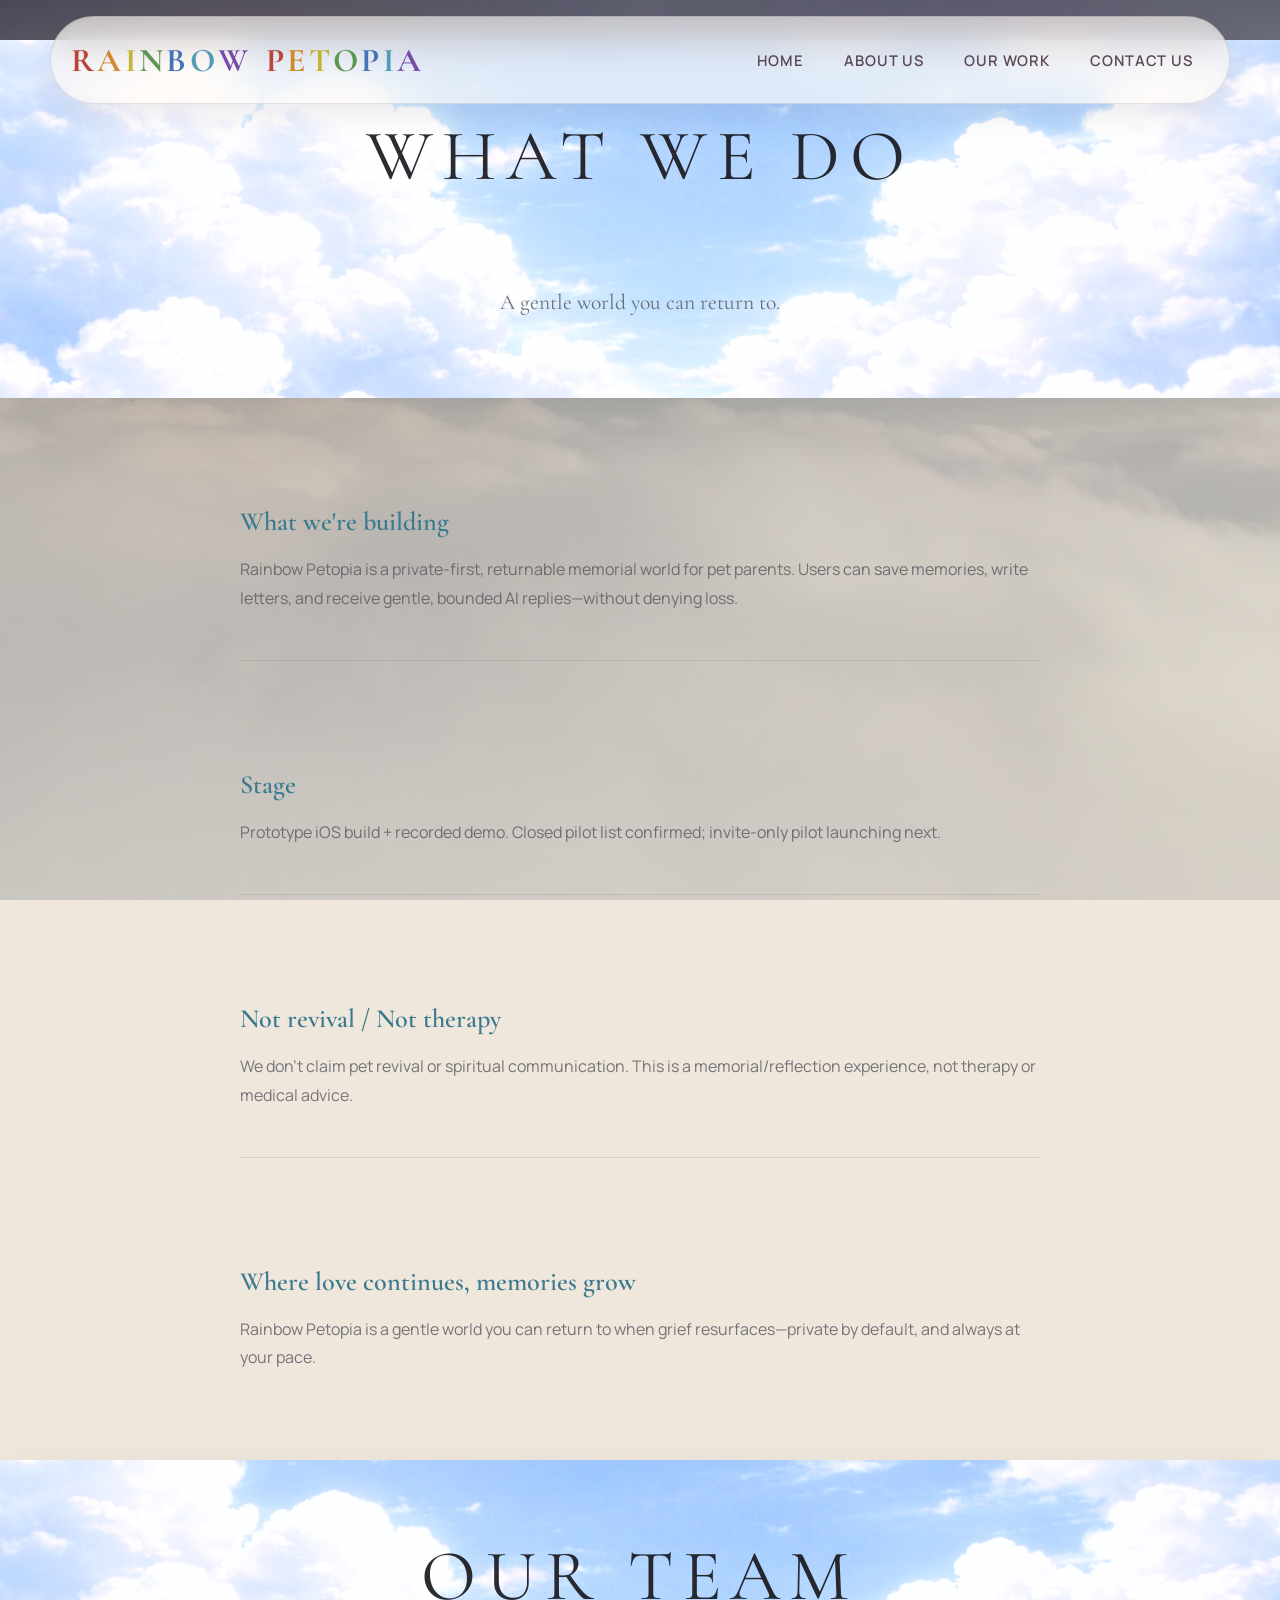
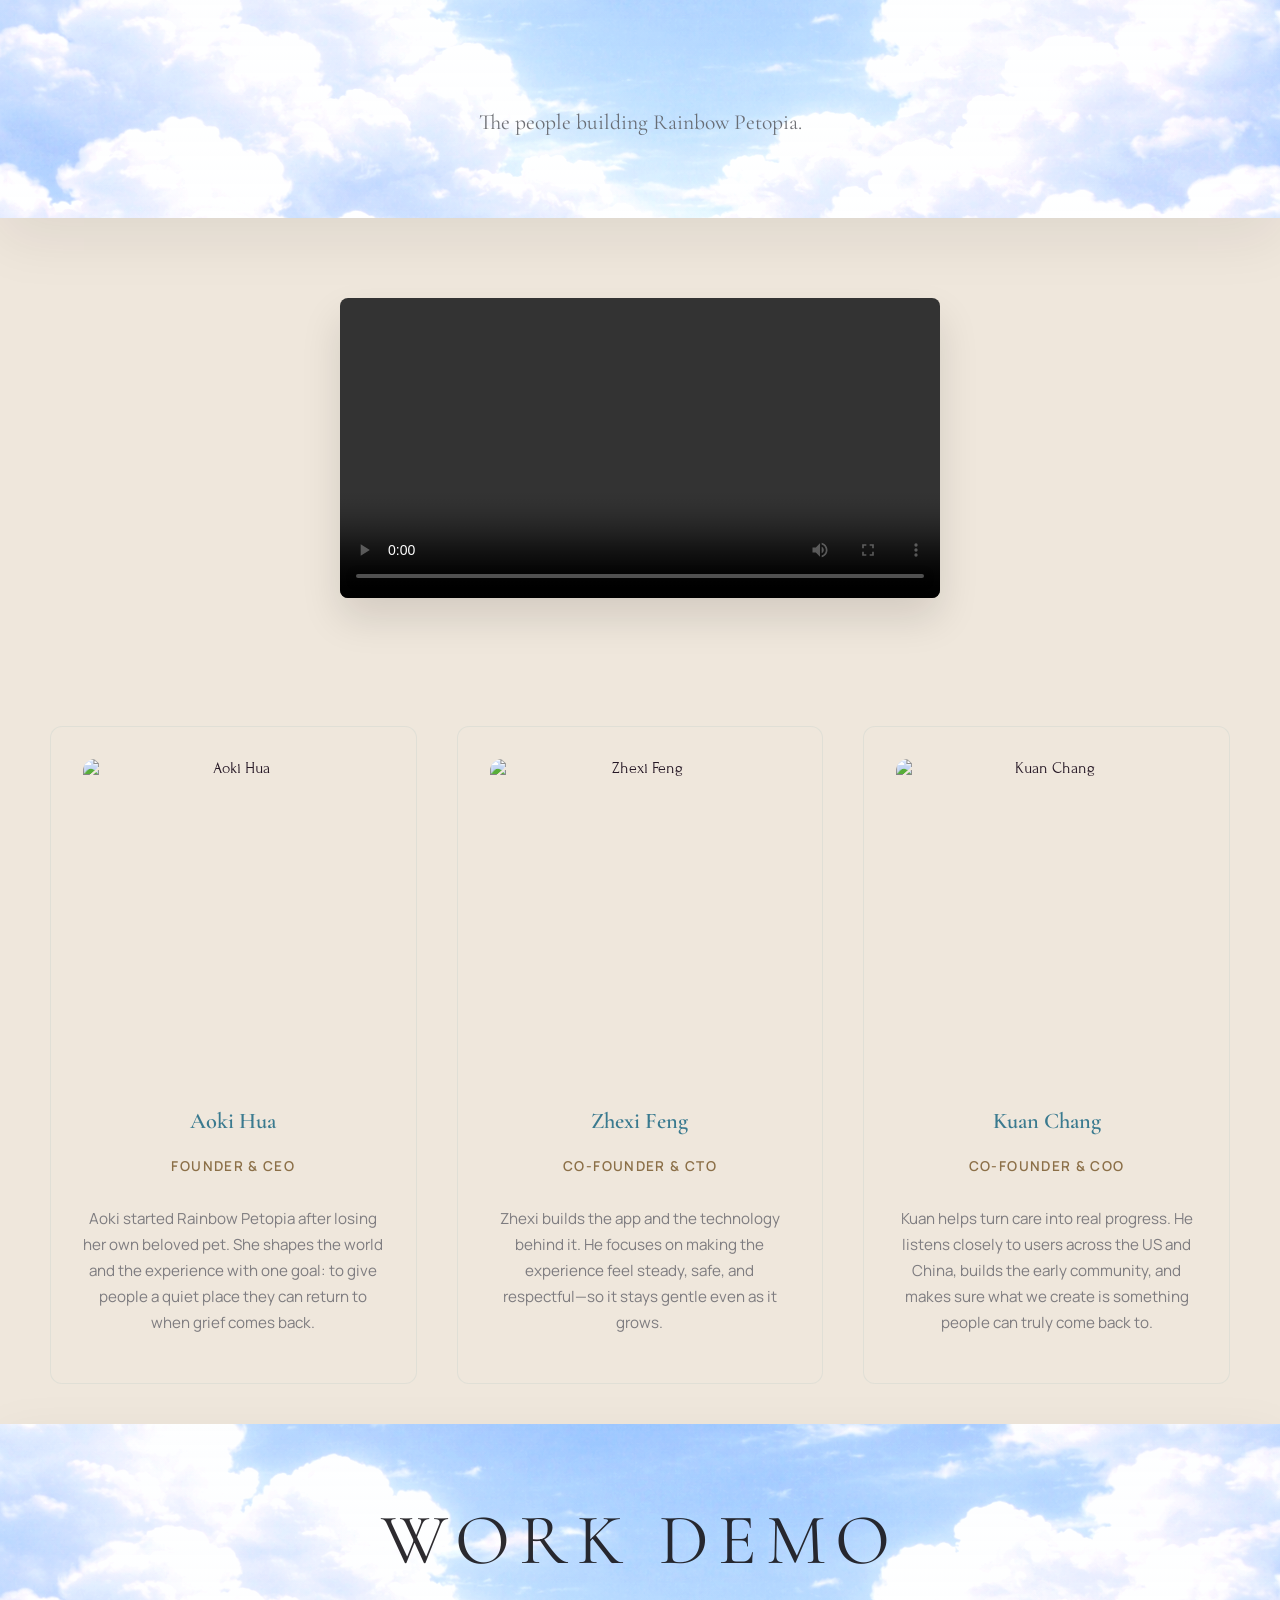
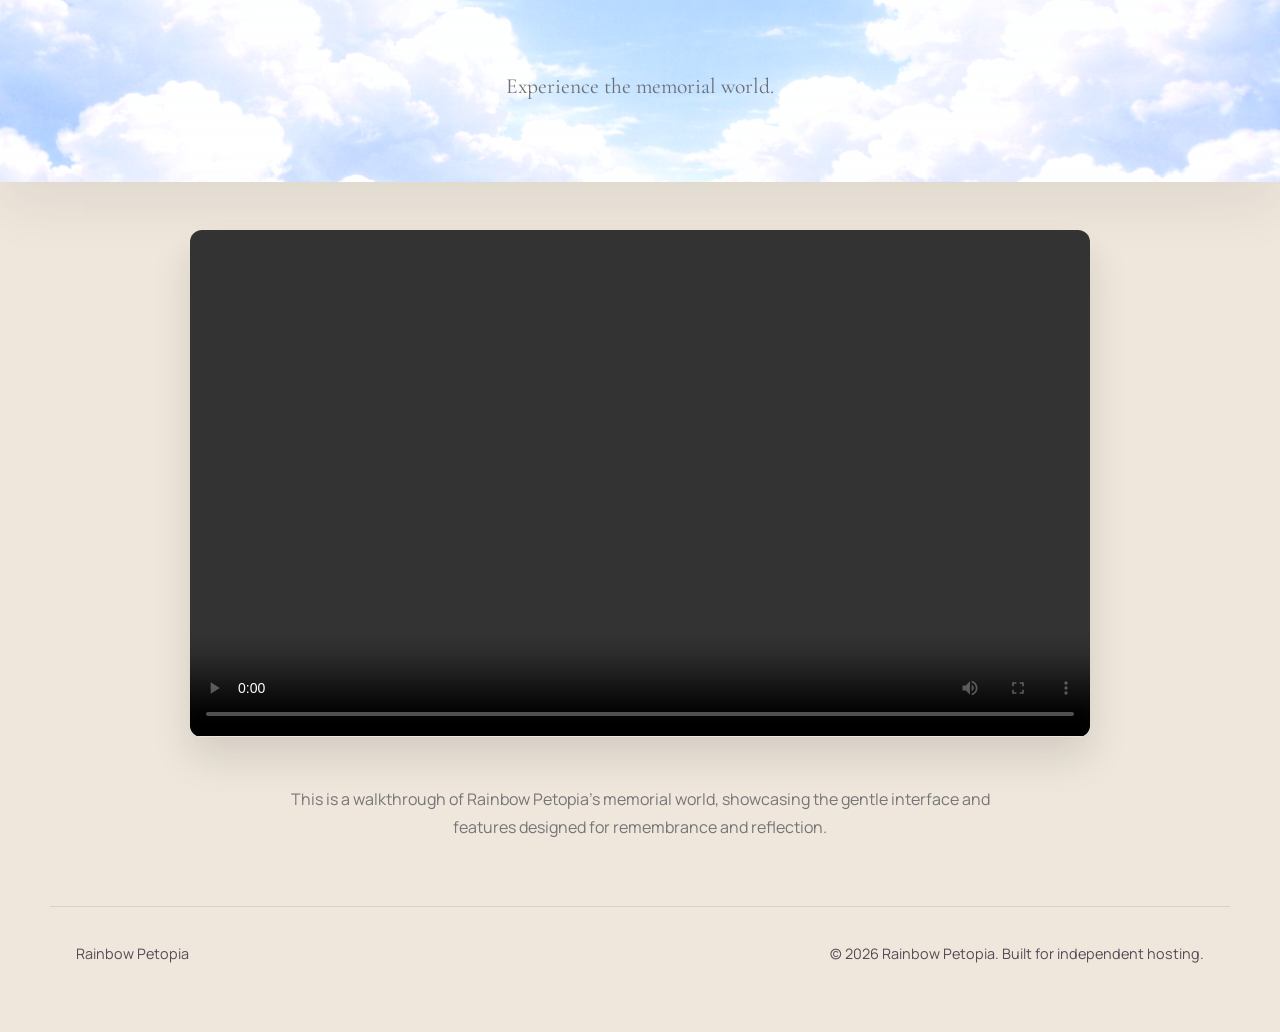
==== details.html @ 14b2a71c "Add second page (details.html) with three main sections - Create details.html with What We Do, Team," ====
<!DOCTYPE html>
<html lang="en">
<head>
  <meta charset="UTF-8" />
  <meta name="viewport" content="width=device-width, initial-scale=1.0" />
  <meta
    name="description"
    content="Learn more about Rainbow Petopia - our mission, team, and memorial world demo."
  />
  <meta name="theme-color" content="#efe7dc" />
  <title>About Rainbow Petopia - Details</title>
  <link rel="icon" href="favicon.svg" type="image/svg+xml" />
  <link rel="preconnect" href="https://fonts.googleapis.com" />
  <link rel="preconnect" href="https://fonts.gstatic.com" crossorigin />
  <link
    href="https://fonts.googleapis.com/css2?family=Cormorant+Garamond:wght@400;500;600;700&family=Forum&family=Manrope:wght@400;500;600&display=swap"
    rel="stylesheet"
  />
  <link rel="stylesheet" href="styles.css" />
  <script>
    if ("scrollRestoration" in history) {
      history.scrollRestoration = "manual";
    }
  </script>
  <script defer src="config.js"></script>
  <script defer src="script.js"></script>
</head>
<body>
  <div class="page-backdrop" aria-hidden="true">
    <div class="page-backdrop__image"></div>
    <div class="page-backdrop__glow page-backdrop__glow--left"></div>
    <div class="page-backdrop__glow page-backdrop__glow--right"></div>
    <div class="page-backdrop__veil"></div>
  </div>

  <header class="site-header" data-header>
    <div class="site-header__shell">
      <a class="brand" href="index.html#top">
        <span class="brand-word" aria-label="Rainbow Petopia">
          <span>R</span><span>a</span><span>i</span><span>n</span><span>b</span><span>o</span><span>w</span>
          <span class="brand-word__gap"></span>
          <span>P</span><span>e</span><span>t</span><span>o</span><span>p</span><span>i</span><span>a</span>
        </span>
      </a>
      <button
        class="menu-toggle"
        type="button"
        aria-expanded="false"
        aria-controls="site-nav"
        data-menu-toggle
      >
        <span></span>
        <span></span>
        <span></span>
        <span class="sr-only">Toggle navigation</span>
      </button>
      <nav class="site-nav" id="site-nav" data-nav>
        <a href="index.html#top" data-nav-link>Home</a>
        <a href="index.html#about" data-nav-link>About Us</a>
        <a href="index.html#work" data-nav-link>Our Work</a>
        <a href="index.html#contact" data-nav-link>Contact Us</a>
      </nav>
    </div>
  </header>

  <main>
    <!-- What We Do Section -->
    <section class="section section-anchor what-we-do" id="what-we-do" data-section="what-we-do">
      <div class="section__shell">
        <div class="section-banner section-banner--sky section-banner--about">
          <img
            class="section-banner__image"
            src="assets/images/about.jpg"
            alt=""
            aria-hidden="true"
            loading="lazy"
          />
          <div class="section-banner__veil"></div>
          <div class="section-banner__content">
            <h2>WHAT WE DO</h2>
            <p class="section-banner__subcopy">A gentle world you can return to.</p>
          </div>
        </div>

        <div class="detail-content">
          <div class="detail-section">
            <h3>What we're building</h3>
            <p>Rainbow Petopia is a private-first, returnable memorial world for pet parents. Users can save memories, write letters, and receive gentle, bounded AI replies—without denying loss.</p>
          </div>

          <div class="detail-section">
            <h3>Stage</h3>
            <p>Prototype iOS build + recorded demo. Closed pilot list confirmed; invite-only pilot launching next.</p>
          </div>

          <div class="detail-section">
            <h3>Not revival / Not therapy</h3>
            <p>We don't claim pet revival or spiritual communication. This is a memorial/reflection experience, not therapy or medical advice.</p>
          </div>

          <div class="detail-section">
            <h3>Where love continues, memories grow</h3>
            <p>Rainbow Petopia is a gentle world you can return to when grief resurfaces—private by default, and always at your pace.</p>
          </div>
        </div>
      </div>
    </section>

    <!-- Team Section -->
    <section class="section section-anchor team" id="team" data-section="team">
      <div class="section__shell">
        <div class="section-banner section-banner--sky section-banner--team">
          <img
            class="section-banner__image"
            src="assets/images/about.jpg"
            alt=""
            aria-hidden="true"
            loading="lazy"
          />
          <div class="section-banner__veil"></div>
          <div class="section-banner__content">
            <h2>OUR TEAM</h2>
            <p class="section-banner__subcopy">The people building Rainbow Petopia.</p>
          </div>
        </div>

        <div class="team-content">
          <div class="team-video-section">
            <video width="100%" height="auto" controls style="border-radius: 8px; max-width: 600px; margin: 0 auto; display: block;">
              <source src="founderphoto/Rainbow Petopia teammember introduction.mp4" type="video/mp4">
              Your browser does not support the video tag.
            </video>
          </div>

          <div class="team-grid">
            <article class="team-card">
              <img src="founderphoto/Aoki.JPG" alt="Aoki Hua" class="team-card__image" />
              <div class="team-card__content">
                <h3>Aoki Hua</h3>
                <p class="team-card__role">Founder & CEO</p>
                <p class="team-card__bio">Aoki started Rainbow Petopia after losing her own beloved pet. She shapes the world and the experience with one goal: to give people a quiet place they can return to when grief comes back.</p>
              </div>
            </article>

            <article class="team-card">
              <img src="founderphoto/Zhexi.JPG" alt="Zhexi Feng" class="team-card__image" />
              <div class="team-card__content">
                <h3>Zhexi Feng</h3>
                <p class="team-card__role">Co-founder & CTO</p>
                <p class="team-card__bio">Zhexi builds the app and the technology behind it. He focuses on making the experience feel steady, safe, and respectful—so it stays gentle even as it grows.</p>
              </div>
            </article>

            <article class="team-card">
              <img src="founderphoto/Kuan.JPG" alt="Kuan Chang" class="team-card__image" />
              <div class="team-card__content">
                <h3>Kuan Chang</h3>
                <p class="team-card__role">Co-founder & COO</p>
                <p class="team-card__bio">Kuan helps turn care into real progress. He listens closely to users across the US and China, builds the early community, and makes sure what we create is something people can truly come back to.</p>
              </div>
            </article>
          </div>
        </div>
      </div>
    </section>

    <!-- Work Demo Section -->
    <section class="section section-anchor work-demo" id="work-demo" data-section="work-demo">
      <div class="section__shell">
        <div class="section-banner section-banner--sky section-banner--demo">
          <img
            class="section-banner__image"
            src="assets/images/about.jpg"
            alt=""
            aria-hidden="true"
            loading="lazy"
          />
          <div class="section-banner__veil"></div>
          <div class="section-banner__content">
            <h2>WORK DEMO</h2>
            <p class="section-banner__subcopy">Experience the memorial world.</p>
          </div>
        </div>

        <div class="demo-content">
          <div class="video-container">
            <video width="100%" height="auto" controls style="border-radius: 8px;">
              <source src="founderphoto/demo.mp4" type="video/mp4">
              Your browser does not support the video tag.
            </video>
          </div>
          <p class="demo-description">This is a walkthrough of Rainbow Petopia's memorial world, showcasing the gentle interface and features designed for remembrance and reflection.</p>
        </div>
      </div>
    </section>
  </main>

  <footer class="site-footer">
    <div class="site-footer__shell">
      <p>Rainbow Petopia</p>
      <p>&copy; <span data-year></span> Rainbow Petopia. Built for independent hosting.</p>
    </div>
  </footer>
</body>
</html>
---- styles.css ----
:root {
  --bg: #efe7dc;
  --surface: rgba(255, 251, 246, 0.7);
  --surface-strong: rgba(255, 251, 246, 0.88);
  --surface-dark: rgba(37, 20, 31, 0.62);
  --ink: #261825;
  --ink-soft: #594856;
  --line: rgba(60, 32, 49, 0.12);
  --line-strong: rgba(60, 32, 49, 0.22);
  --accent: #8f4561;
  --accent-deep: #513348;
  --accent-warm: #d49072;
  --white: #fffdf8;
  --shadow-soft: 0 24px 70px rgba(42, 22, 35, 0.12);
  --shadow-strong: 0 30px 80px rgba(35, 17, 27, 0.18);
  --radius-lg: 32px;
  --radius-md: 22px;
  --radius-sm: 16px;
  --header-height: 88px;
  color-scheme: light;
}

*,
*::before,
*::after {
  box-sizing: border-box;
}

html {
  scroll-behavior: smooth;
}

body {
  margin: 0;
  min-height: 100vh;
  overflow-x: hidden;
  background: var(--bg);
  color: var(--ink);
  font-family: "Forum", serif;
  text-rendering: optimizeLegibility;
}

img {
  display: block;
  max-width: 100%;
}

a {
  color: inherit;
  text-decoration: none;
}

button,
input,
textarea {
  font: inherit;
}

button {
  border: 0;
  background: none;
}

.sr-only {
  position: absolute;
  width: 1px;
  height: 1px;
  padding: 0;
  margin: -1px;
  overflow: hidden;
  clip: rect(0, 0, 0, 0);
  white-space: nowrap;
  border: 0;
}

.page-backdrop {
  position: fixed;
  inset: 0;
  z-index: -1;
  overflow: hidden;
}

.page-backdrop__image,
.page-backdrop__veil,
.page-backdrop__glow {
  position: absolute;
  inset: 0;
}

.page-backdrop__image {
  background:
    linear-gradient(180deg, rgba(38, 24, 37, 0.4), rgba(38, 24, 37, 0.08)),
    url("assets/images/background-poster.jpg") center / cover no-repeat;
  filter: saturate(0.82);
  transform: scale(1.08);
  animation: drift 22s ease-in-out infinite alternate;
}

.page-backdrop__glow {
  filter: blur(90px);
  opacity: 0.65;
}

.page-backdrop__glow--left {
  background: radial-gradient(circle at 18% 28%, rgba(225, 171, 133, 0.75), transparent 32%);
}

.page-backdrop__glow--right {
  background: radial-gradient(circle at 82% 15%, rgba(166, 104, 140, 0.48), transparent 28%);
}

.page-backdrop__veil {
  background:
    linear-gradient(180deg, rgba(239, 231, 220, 0.08), rgba(239, 231, 220, 0.55) 48%, rgba(239, 231, 220, 0.72) 100%),
    radial-gradient(circle at top, rgba(255, 247, 238, 0.12), transparent 35%);
}

.site-header {
  position: fixed;
  inset: 0 0 auto;
  z-index: 40;
  padding: 1rem 1rem 0;
  transition:
    transform 260ms ease,
    opacity 260ms ease;
}

.site-header.is-hidden {
  transform: translateY(calc(-100% - 1.5rem));
  opacity: 0;
}

.site-header__shell {
  position: relative;
  display: flex;
  align-items: center;
  justify-content: space-between;
  gap: 1.25rem;
  max-width: 1180px;
  margin: 0 auto;
  min-height: var(--header-height);
  padding: 0 1.25rem;
  border: 1px solid var(--line);
  border-radius: 999px;
  background: rgba(255, 251, 246, 0.62);
  backdrop-filter: blur(18px);
  box-shadow: 0 12px 30px rgba(28, 16, 24, 0.08);
  transition:
    transform 180ms ease,
    background-color 180ms ease,
    box-shadow 180ms ease;
}

.site-header.is-scrolled .site-header__shell {
  background: rgba(255, 251, 246, 0.82);
  box-shadow: 0 18px 42px rgba(28, 16, 24, 0.11);
}

.brand {
  font-family: "Cormorant Garamond", serif;
  font-size: clamp(1.6rem, 1.2rem + 1.1vw, 2.3rem);
  font-weight: 700;
  letter-spacing: 0.08em;
  text-transform: uppercase;
  display: inline-flex;
}

.brand-word {
  display: inline-flex;
  flex-wrap: wrap;
  gap: 0.02em;
}

.brand-word span:nth-child(1),
.brand-word span:nth-child(9) {
  color: #ba4437;
}

.brand-word span:nth-child(2),
.brand-word span:nth-child(10) {
  color: #d0872d;
}

.brand-word span:nth-child(3),
.brand-word span:nth-child(11) {
  color: #c3b437;
}

.brand-word span:nth-child(4),
.brand-word span:nth-child(12) {
  color: #5d9650;
}

.brand-word span:nth-child(5),
.brand-word span:nth-child(13) {
  color: #4572b7;
}

.brand-word span:nth-child(6),
.brand-word span:nth-child(14) {
  color: #539bb7;
}

.brand-word span:nth-child(7),
.brand-word span:nth-child(15) {
  color: #754aa8;
}

.brand-word__gap {
  width: 0.42em;
}

.site-nav {
  display: flex;
  align-items: center;
  gap: 0.5rem;
}

.site-nav a {
  position: relative;
  padding: 0.8rem 1rem;
  border-radius: 999px;
  color: var(--ink-soft);
  font-family: "Manrope", sans-serif;
  font-size: 0.92rem;
  font-weight: 600;
  letter-spacing: 0.06em;
  text-transform: uppercase;
  transition:
    color 160ms ease,
    background-color 160ms ease;
}

.site-nav a:hover,
.site-nav a:focus-visible,
.site-nav a.is-active {
  background: rgba(143, 69, 97, 0.1);
  color: var(--accent-deep);
  outline: none;
}

.menu-toggle {
  display: none;
  align-items: center;
  justify-content: center;
  width: 52px;
  height: 52px;
  border: 1px solid var(--line);
  border-radius: 50%;
  background: rgba(255, 251, 246, 0.8);
  cursor: pointer;
}

.menu-toggle span:not(.sr-only) {
  display: block;
  width: 18px;
  height: 2px;
  margin: 2px auto;
  border-radius: 999px;
  background: var(--ink);
  transition:
    transform 180ms ease,
    opacity 180ms ease;
}

.hero-stage {
  position: relative;
  height: 150vh;
}

.hero {
  position: sticky;
  top: 0;
  height: 100svh;
  padding: 0;
  scroll-margin-top: 7rem;
  z-index: 1;
}

.hero__frame {
  position: relative;
  width: 100vw;
  min-height: 100svh;
  margin-inline: calc(50% - 50vw);
  overflow: hidden;
  transform-origin: center center;
  transform: scale(1);
  opacity: 1;
  will-change: transform, opacity;
}

.hero__image,
.hero__scrim,
.hero__content {
  position: absolute;
  inset: 0;
}

.hero__image {
  width: 100%;
  height: 100%;
  object-fit: cover;
  object-position: center;
  transform: scale(1.04);
  animation: heroFloat 20s ease-in-out infinite alternate;
}

.hero__scrim {
  background:
    linear-gradient(180deg, rgba(255, 251, 246, 0.04), rgba(255, 251, 246, 0.1)),
    radial-gradient(circle at top, rgba(255, 255, 255, 0.12), transparent 42%);
}

.hero__content {
  display: grid;
  align-content: center;
  justify-items: center;
  gap: 1rem;
  padding: 5rem 1.5rem;
  text-align: center;
}

.hero__eyebrow,
.section-head__eyebrow,
.contact-card__label {
  margin: 0;
  font-family: "Manrope", sans-serif;
  font-size: 0.82rem;
  font-weight: 600;
  letter-spacing: 0.14em;
  text-transform: uppercase;
}

.hero__eyebrow {
  color: #529ba8;
  opacity: 1;
  text-shadow: 0 4px 16px rgba(24, 57, 66, 0.2);
}

.hero h1,
.section-head h2,
.contact__intro h2,
.work-card h3 {
  margin: 0;
  font-family: "Cormorant Garamond", serif;
  line-height: 0.96;
}

.hero h1 {
  font-size: clamp(4.8rem, 10vw, 8.8rem);
  color: #3a7a8f;
  text-transform: uppercase;
  letter-spacing: 0.05em;
  text-shadow: 0 8px 26px rgba(21, 44, 56, 0.3);
}

.hero__tagline {
  max-width: none;
  margin: 0;
  font-size: clamp(1.2rem, 0.9rem + 1.2vw, 2rem);
  line-height: 1.25;
  color: #4a9aac;
  text-shadow: 0 6px 18px rgba(24, 57, 66, 0.22);
  white-space: nowrap;
}

.hero__cta,
.button-primary {
  display: inline-flex;
  align-items: center;
  justify-content: center;
  min-height: 3.5rem;
  padding: 0.95rem 1.55rem;
  border-radius: 999px;
  background: linear-gradient(135deg, rgba(247, 231, 218, 0.94), rgba(219, 183, 155, 0.95));
  color: #2a1621;
  font-family: "Manrope", sans-serif;
  font-size: 0.9rem;
  font-weight: 700;
  letter-spacing: 0.1em;
  text-transform: uppercase;
  box-shadow: 0 18px 35px rgba(15, 10, 12, 0.15);
  transition:
    transform 180ms ease,
    box-shadow 180ms ease,
    filter 180ms ease;
}

.hero__cta {
  background: linear-gradient(135deg, #f7e7da 0%, #dbb79b 100%);
  border: 2px solid rgba(42, 22, 33, 0.15);
  box-shadow:
    0 24px 48px rgba(15, 10, 12, 0.18),
    inset 0 1px 0 rgba(255, 255, 255, 0.3);
  min-height: 3.8rem;
  padding: 1.05rem 2rem;
  color: #8B6F47;
  font-size: 0.95rem;
  font-weight: 700;
  letter-spacing: 0.12em;
}

.hero__cta:hover,
.hero__cta:focus-visible {
  transform: translateY(-2px);
  filter: brightness(1.05);
  box-shadow:
    0 32px 56px rgba(15, 10, 12, 0.22),
    inset 0 1px 0 rgba(255, 255, 255, 0.4);
  outline: none;
}

.button-primary {
  background: linear-gradient(135deg, #f7e7da 0%, #dbb79b 100%);
  border: 2px solid rgba(42, 22, 33, 0.15);
  box-shadow:
    0 24px 48px rgba(15, 10, 12, 0.18),
    inset 0 1px 0 rgba(255, 255, 255, 0.3);
  color: #8B6F47;
  min-height: 3.8rem;
  padding: 1.05rem 2rem;
  font-size: 0.95rem;
}

.button-primary:hover,
.button-primary:focus-visible {
  transform: translateY(-2px);
  filter: brightness(1.05);
  box-shadow:
    0 32px 56px rgba(15, 10, 12, 0.22),
    inset 0 1px 0 rgba(255, 255, 255, 0.4);
  outline: none;
}

.section {
  padding: 2.5rem 1rem 0;
  scroll-margin-top: 7rem;
}

/* About / Work / Contact 由 JS 滚动驱动动画 */
.section.about,
.section.work,
.section.contact {
  will-change: opacity, transform;
}

.section__shell {
  max-width: 1180px;
  margin: 0 auto;
}

.section-head {
  display: grid;
  gap: 0.7rem;
  justify-items: center;
  text-align: center;
  margin-bottom: 2.5rem;
}

.section-head--compact {
  margin-top: 1.75rem;
  margin-bottom: 2.5rem;
}

.section-head h2 {
  font-size: clamp(3.5rem, 7vw, 5.8rem);
  letter-spacing: 0.12em;
  text-transform: uppercase;
}

.section-head__blurb,
.about__quote,
.form-status {
  margin: 0;
  font-size: clamp(0.94rem, 0.9rem + 0.18vw, 1.04rem);
  line-height: 1.8;
}

.section-head__subcopy {
  max-width: 38rem;
  margin: 0;
  color: var(--accent-deep);
  font-family: "Cormorant Garamond", serif;
  font-size: clamp(1.26rem, 1rem + 0.8vw, 1.8rem);
  line-height: 1.15;
}

.section-head__blurb {
  max-width: 38rem;
  color: rgba(88, 88, 96, 0.72);
  font-family: "Manrope", sans-serif;
  letter-spacing: 0.01em;
  line-height: 2;
}

.section-banner {
  position: relative;
  width: 100vw;
  min-height: clamp(18rem, 28vw, 24rem);
  margin-inline: calc(50% - 50vw);
  overflow: hidden;
  background: #d9ebfb;
  box-shadow: 0 20px 55px rgba(33, 28, 36, 0.08);
}

.section-banner__image,
.section-banner__veil,
.section-banner__content {
  position: absolute;
  inset: 0;
}

.section-banner__image {
  width: 100%;
  height: 100%;
  object-fit: cover;
  object-position: center 56%;
  filter: saturate(1.06) brightness(1.05);
}

.section-banner__veil {
  background:
    linear-gradient(180deg, rgba(245, 250, 255, 0.18), rgba(245, 250, 255, 0.08)),
    linear-gradient(90deg, rgba(255, 255, 255, 0.16), rgba(255, 255, 255, 0.04));
}

.section-banner__content {
  display: grid;
  place-items: center;
  gap: 0.9rem;
  padding: 2.6rem 1.6rem;
  text-align: center;
}

.section-banner__content > * {
  position: relative;
  z-index: 1;
}

.section-banner__content h2 {
  max-width: 100%;
  margin: 0;
  color: rgba(22, 20, 24, 0.9);
  font-family: "Cormorant Garamond", serif;
  font-size: clamp(3.2rem, 5.6vw, 5rem);
  font-weight: 400;
  letter-spacing: 0.13em;
  line-height: 0.95;
  text-shadow: 0 10px 26px rgba(255, 255, 255, 0.26);
}

.section-banner__eyebrow {
  margin: 0 0 0.75rem;
  color: rgba(38, 24, 37, 0.72);
  font-family: "Manrope", sans-serif;
  font-size: 0.82rem;
  font-weight: 600;
  letter-spacing: 0.14em;
  text-align: center;
  text-transform: uppercase;
}

.section-banner__subcopy {
  max-width: 32rem;
  margin: 0;
  color: rgba(88, 90, 96, 0.86);
  font-family: "Cormorant Garamond", serif;
  font-size: clamp(1.12rem, 0.98rem + 0.46vw, 1.45rem);
  font-weight: 400;
  line-height: 1.22;
  text-shadow: 0 4px 12px rgba(255, 255, 255, 0.18);
}

.about__copy {
  display: grid;
  gap: 2.7rem;
  max-width: 860px;
  margin: 2.8rem auto 0;
  padding: 2.8rem 2.35rem 3.2rem;
  border: 1px solid var(--line);
  border-radius: var(--radius-lg);
  background: var(--surface-strong);
  box-shadow: var(--shadow-soft);
  text-align: center;
}

.about__stanza {
  display: grid;
  gap: 0.72rem;
  margin: 0;
}

.about__stanza--intro {
  gap: 0.82rem;
}

.about__line {
  display: block;
  font-size: clamp(1.08rem, 0.96rem + 0.26vw, 1.22rem);
  line-height: 1.92;
}

.about__copy .about__line {
  opacity: 0;
  transform: translateY(8px);
  animation: lineReveal 0.9s ease-out forwards;
  animation-play-state: paused;
}

.about__copy .about__line.line-visible {
  animation-play-state: running;
}

.about__line--rainbow {
  font-size: clamp(1.5rem, 1.25rem + 0.8vw, 2rem);
  line-height: 1.34;
}

.about__line--small {
  color: var(--ink-soft);
  font-size: clamp(0.96rem, 0.88rem + 0.2vw, 1.08rem);
  letter-spacing: 0.02em;
}

.about__line--medium {
  font-size: clamp(1.26rem, 1.06rem + 0.42vw, 1.5rem);
  line-height: 1.62;
}

.about__line--large {
  color: var(--accent-deep);
  font-size: clamp(1.4rem, 1.16rem + 0.56vw, 1.72rem);
  line-height: 1.52;
}

.about__line--xl,
.about__line--accent {
  font-family: "Cormorant Garamond", serif;
  letter-spacing: 0.03em;
}

.about__line--xl {
  font-size: clamp(1.5rem, 1.18rem + 0.82vw, 2rem);
  line-height: 1.26;
}

.about__line--accent {
  color: var(--accent);
  font-size: clamp(1.46rem, 1.16rem + 0.76vw, 2rem);
  line-height: 1.3;
}

.about__quote {
  padding: 0;
  border: 0;
  background: none;
  color: var(--ink-soft);
  font-family: "Forum", serif;
  font-size: clamp(1.08rem, 0.96rem + 0.26vw, 1.22rem);
  font-style: normal;
  line-height: 1.92;
  opacity: 0;
  transform: translateY(8px);
  animation: lineReveal 0.9s ease-out forwards;
  animation-play-state: paused;
}

.about__quote.line-visible {
  animation-play-state: running;
}

.about__closing {
  font-size: clamp(1.18rem, 1rem + 0.44vw, 1.46rem);
  line-height: 1.7;
  color: var(--accent-deep);
  opacity: 0;
  transform: translateY(8px);
  animation: lineReveal 0.9s ease-out forwards;
  animation-play-state: paused;
}

.about__closing.line-visible {
  animation-play-state: running;
}

.rainbow-word {
  display: inline-flex;
  flex-wrap: wrap;
  gap: 0.02em;
  margin-right: 0.18em;
}

.rainbow-inline {
  display: inline-flex;
  flex-wrap: wrap;
  gap: 0.3em;
  align-items: baseline;
}

.rainbow-inline .rainbow-word {
  margin-right: 0;
}

.about__closing .rainbow-word {
  opacity: 0;
  transform: translateY(8px);
  animation: lineReveal 0.9s ease-out forwards;
  animation-play-state: paused;
  display: inline-flex;
}

.about__closing .rainbow-word.line-visible {
  animation-play-state: running;
}

.rainbow-word span:nth-child(1),
.rainbow-word span:nth-child(9) {
  color: #ba4437;
}

.rainbow-word span:nth-child(2),
.rainbow-word span:nth-child(10) {
  color: #d0872d;
}

.rainbow-word span:nth-child(3),
.rainbow-word span:nth-child(11) {
  color: #c3b437;
}

.rainbow-word span:nth-child(4),
.rainbow-word span:nth-child(12) {
  color: #5d9650;
}

.rainbow-word span:nth-child(5),
.rainbow-word span:nth-child(13) {
  color: #4572b7;
}

.rainbow-word span:nth-child(6),
.rainbow-word span:nth-child(14) {
  color: #539bb7;
}

.rainbow-word span:nth-child(7),
.rainbow-word span:nth-child(15) {
  color: #754aa8;
}

.rainbow-word__gap {
  width: 0.42em;
}

.work-gallery {
  display: flex;
  gap: 0.6rem;
  min-height: 34rem;
}

.work-card {
  position: relative;
  flex: 1 1 0;
  overflow: hidden;
  border: 1px solid rgba(255, 255, 255, 0.12);
  border-radius: 24px;
  background: var(--card-image) center / cover no-repeat;
  box-shadow: var(--shadow-soft);
  cursor: pointer;
  transition:
    flex 520ms cubic-bezier(0.16, 1, 0.3, 1),
    transform 240ms ease,
    border-color 240ms ease;
  outline: none;
}

.work-card:hover,
.work-card:focus-visible {
  transform: translateY(-4px);
  border-color: rgba(255, 255, 255, 0.3);
}

/* 各卡片悬停展开比例 — 根据图片实际宽高比计算 */
/* Card 1: Main Page       1536×1024  横向 1.50:1 */
.work-card:nth-child(1):hover,
.work-card:nth-child(1):focus-visible { flex: 9.5 1 0; }

/* Card 2: City Hall Inside 1536×1122  横向 1.37:1 */
.work-card:nth-child(2):hover,
.work-card:nth-child(2):focus-visible { flex: 6.5 1 0; }

/* Card 3: City Hall Outside 1024×1536  纵向 0.67:1 */
.work-card:nth-child(3):hover,
.work-card:nth-child(3):focus-visible { flex: 2.0 1 0; }

/* Card 4: River Site        1024×1536  纵向 0.67:1 */
.work-card:nth-child(4):hover,
.work-card:nth-child(4):focus-visible { flex: 2.3 1 0; }

/* Card 5: World Tree        1536×1024  横向 1.50:1 */
.work-card:nth-child(5):hover,
.work-card:nth-child(5):focus-visible { flex: 12 1 0; }

/* Card 6: Cottage           1536×1024  横向 1.50:1 */
.work-card:nth-child(6):hover,
.work-card:nth-child(6):focus-visible { flex: 9.5 1 0; }

.work-card__overlay {
  display: none;
}

.work-card__content {
  position: absolute;
  inset: auto 1.2rem 1.15rem;
  z-index: 1;
  max-width: calc(100% - 2.4rem);
  padding: 0;
  color: rgba(255, 250, 245, 0.98);
  text-shadow: 0 8px 22px rgba(16, 10, 14, 0.4);
  transform: translateY(0.6rem);
  opacity: 0.95;
  transition:
    transform 320ms ease,
    opacity 320ms ease;
}

.work-card:hover .work-card__content,
.work-card:focus-visible .work-card__content {
  transform: translateY(0);
  opacity: 1;
}

.work-card__index {
  margin: 0 0 0.35rem;
  font-family: "Manrope", sans-serif;
  font-size: 0.78rem;
  font-weight: 600;
  letter-spacing: 0.18em;
  text-transform: uppercase;
  color: rgba(255, 241, 224, 0.88);
  opacity: 1;
}

.work-card h3 {
  margin: 0;
  color: #fff;
  font-size: clamp(1.34rem, 1.14rem + 0.48vw, 1.66rem);
  letter-spacing: 0.04em;
  line-height: 1.12;
}

.contact__layout {
  display: grid;
  grid-template-columns: repeat(2, minmax(0, 1fr));
  gap: 1.5rem;
  align-items: stretch;
}

.contact__intro,
.contact-form {
  height: 100%;
  padding: 2rem;
  border: 1px solid var(--line);
  border-radius: var(--radius-lg);
  background: var(--surface-strong);
  box-shadow: var(--shadow-soft);
}

.contact__intro {
  display: flex;
  flex-direction: column;
  justify-content: flex-start;
  gap: 1.8rem;
}

.contact__header {
  margin-top: 1.8rem;
  margin-bottom: 2rem;
}

.contact__panel-copywrap,
.contact-form__intro {
  display: grid;
  gap: 0.7rem;
}

.contact__panel-label {
  margin: 0;
  font-family: "Manrope", sans-serif;
  font-size: 0.82rem;
  font-weight: 600;
  letter-spacing: 0.14em;
  text-transform: uppercase;
  color: var(--ink-soft);
}

.contact__panel-copy {
  margin: 0;
  color: var(--accent-deep);
  font-family: "Cormorant Garamond", serif;
  font-size: clamp(1.3rem, 1.08rem + 0.52vw, 1.62rem);
  line-height: 1.32;
}

.contact-cards {
  display: grid;
  gap: 0.9rem;
  margin-top: 0;
}

.contact-card {
  display: grid;
  gap: 0.35rem;
  padding: 1.15rem 1.2rem;
  border: 1px solid var(--line);
  border-radius: var(--radius-md);
  background: rgba(255, 255, 255, 0.46);
  transition:
    transform 180ms ease,
    border-color 180ms ease,
    background-color 180ms ease;
}

.contact-card:hover,
.contact-card:focus-visible {
  transform: translateY(-2px);
  border-color: rgba(143, 69, 97, 0.22);
  background: rgba(255, 255, 255, 0.62);
  outline: none;
}

.contact-card strong {
  font-size: clamp(1.04rem, 0.96rem + 0.22vw, 1.16rem);
  line-height: 1.55;
}

.contact-form {
  display: grid;
  gap: 1.25rem;
  align-content: start;
}

.contact-form__row {
  display: grid;
  grid-template-columns: repeat(2, minmax(0, 1fr));
  gap: 1rem;
}

.field {
  display: grid;
  gap: 0.48rem;
  font-family: "Manrope", sans-serif;
}

.field span {
  font-size: 0.82rem;
  font-weight: 600;
  letter-spacing: 0.1em;
  text-transform: uppercase;
  color: var(--ink-soft);
}

.field input,
.field textarea {
  width: 100%;
  padding: 1.05rem 1rem 1rem;
  border: 1px solid var(--line-strong);
  border-radius: 18px;
  background: rgba(255, 255, 255, 0.7);
  color: var(--ink);
  font-family: "Manrope", sans-serif;
  font-size: 0.96rem;
  transition:
    border-color 180ms ease,
    box-shadow 180ms ease,
    background-color 180ms ease;
}

.field textarea {
  min-height: 10rem;
  resize: vertical;
}

.field input:focus,
.field textarea:focus {
  border-color: rgba(143, 69, 97, 0.46);
  background: rgba(255, 255, 255, 0.9);
  box-shadow: 0 0 0 4px rgba(143, 69, 97, 0.08);
  outline: none;
}

.contact-form__actions {
  display: flex;
  align-items: center;
  gap: 1rem;
  flex-wrap: wrap;
}

.button-primary {
  cursor: pointer;
}

.button-primary[disabled] {
  cursor: wait;
  opacity: 0.72;
}

.form-status {
  flex: 1 1 14rem;
  min-height: 1.5em;
  color: var(--ink-soft);
  font-size: 1rem;
  font-family: "Manrope", sans-serif;
  line-height: 1.5;
}

.form-status.is-error {
  color: #8d3030;
}

.form-status.is-success {
  color: #3f6740;
}

.site-footer {
  padding: 3rem 1rem 2rem;
}

.site-footer__shell {
  display: flex;
  align-items: center;
  justify-content: space-between;
  gap: 1rem;
  max-width: 1180px;
  margin: 0 auto;
  padding: 1.4rem 1.6rem;
  border-top: 1px solid var(--line);
  color: var(--ink-soft);
  font-family: "Manrope", sans-serif;
  font-size: 0.9rem;
}

@keyframes drift {
  from {
    transform: scale(1.08) translate3d(-1.5%, -1.5%, 0);
  }

  to {
    transform: scale(1.13) translate3d(1.5%, 1.5%, 0);
  }
}

@keyframes heroFloat {
  from {
    transform: scale(1.04) translate3d(-1%, -1%, 0);
  }

  to {
    transform: scale(1.08) translate3d(1%, 1.5%, 0);
  }
}

@keyframes lineReveal {
  from {
    opacity: 0;
    transform: translateY(8px);
  }

  to {
    opacity: 1;
    transform: translateY(0);
  }
}

@media (max-width: 980px) {
  .site-header__shell {
    min-height: 76px;
  }

  .menu-toggle {
    display: inline-flex;
  }

  .site-nav {
    position: absolute;
    top: calc(100% + 0.7rem);
    left: 1rem;
    right: 1rem;
    flex-direction: column;
    align-items: stretch;
    padding: 0.8rem;
    border: 1px solid var(--line);
    border-radius: 24px;
    background: rgba(255, 251, 246, 0.96);
    backdrop-filter: blur(18px);
    box-shadow: 0 20px 60px rgba(28, 16, 24, 0.12);
    opacity: 0;
    pointer-events: none;
    transform: translateY(-10px);
    transition:
      opacity 160ms ease,
      transform 160ms ease;
  }

  .site-nav.is-open {
    opacity: 1;
    pointer-events: auto;
    transform: translateY(0);
  }

  .site-nav a {
    width: 100%;
    text-align: center;
  }

  .menu-toggle[aria-expanded="true"] span:nth-child(1) {
    transform: translateY(6px) rotate(45deg);
  }

  .menu-toggle[aria-expanded="true"] span:nth-child(2) {
    opacity: 0;
  }

  .menu-toggle[aria-expanded="true"] span:nth-child(3) {
    transform: translateY(-6px) rotate(-45deg);
  }

  .hero__frame {
    min-height: 92svh;
  }

  .contact__layout {
    grid-template-columns: 1fr;
  }
}

@media (max-width: 780px) {
  .hero h1 {
    font-size: clamp(3.6rem, 17vw, 5.4rem);
  }

  .hero__tagline {
    max-width: 20rem;
    white-space: normal;
  }

  .section {
    padding-top: 1.8rem;
  }

  .section-head h2 {
    font-size: clamp(2.35rem, 10vw, 3.4rem);
  }

  .about__copy,
  .contact__intro,
  .contact-form {
    padding: 1.6rem;
  }

  .section-banner {
    min-height: 15rem;
  }

  .work-gallery {
    gap: 0.9rem;
    min-height: auto;
    overflow-x: auto;
    padding-bottom: 0.5rem;
    scroll-snap-type: x mandatory;
  }

  .work-card {
    flex: 0 0 76%;
    min-height: 24rem;
    scroll-snap-align: start;
  }

  .work-card:hover,
  .work-card:focus-visible {
    flex-basis: 76%;
  }

  .contact-form__row {
    grid-template-columns: 1fr;
  }

  .site-footer__shell {
    flex-direction: column;
    align-items: flex-start;
  }

  /* Details Page Responsive */
  .team-grid {
    grid-template-columns: 1fr;
    gap: 2rem;
  }

  .detail-section h3,
  .team-card h3 {
    font-size: 1.2rem;
  }

  .detail-section p,
  .team-card__bio,
  .demo-description {
    font-size: 0.9rem;
  }

  .video-container {
    aspect-ratio: 9 / 16;
  }
}

/* Details Page Styling */

/* What We Do Section */
.what-we-do,
.team,
.work-demo {
  opacity: 0;
  transform: translateY(240px) scale(0.80);
  animation: sectionFadeIn 0.9s ease-out forwards;
}

@keyframes sectionFadeIn {
  from {
    opacity: 0;
    transform: translateY(240px) scale(0.80);
  }
  to {
    opacity: 1;
    transform: translateY(0) scale(1);
  }
}

.what-we-do {
  animation-delay: 0.1s;
}

.team {
  animation-delay: 0.3s;
}

.work-demo {
  animation-delay: 0.5s;
}

.detail-content {
  display: flex;
  flex-direction: column;
  gap: 3rem;
  max-width: 800px;
  margin: 3rem auto 0;
}

.detail-section {
  padding: 2rem 0;
  border-bottom: 1px solid rgba(88, 88, 96, 0.15);
  opacity: 0;
  animation: fadeIn 0.8s ease-out forwards;
}

@keyframes fadeIn {
  from {
    opacity: 0;
  }
  to {
    opacity: 1;
  }
}

.what-we-do .detail-section:nth-child(1) { animation-delay: 0.2s; }
.what-we-do .detail-section:nth-child(2) { animation-delay: 0.35s; }
.what-we-do .detail-section:nth-child(3) { animation-delay: 0.5s; }
.what-we-do .detail-section:nth-child(4) { animation-delay: 0.65s; }

.detail-section:last-child {
  border-bottom: none;
}

.detail-section h3 {
  font-family: "Cormorant Garamond", serif;
  font-size: clamp(1.3rem, 1rem + 0.8vw, 1.8rem);
  font-weight: 600;
  color: #3a7a8f;
  margin-bottom: 1rem;
  line-height: 1.3;
}

.detail-section p {
  font-family: "Manrope", sans-serif;
  font-size: 1rem;
  line-height: 1.8;
  color: rgba(88, 88, 96, 0.8);
}

/* Team Section */
.team-content {
  display: flex;
  flex-direction: column;
  gap: 4rem;
  margin-top: 3rem;
}

.team-video-section {
  display: flex;
  justify-content: center;
  padding: 2rem 0;
  opacity: 0;
  animation: fadeIn 0.8s ease-out forwards;
  animation-delay: 0.4s;
}

.team-video-section video {
  border-radius: 12px;
  box-shadow: 0 20px 40px rgba(15, 10, 12, 0.12);
  transition: box-shadow 300ms ease;
}

.team-video-section video:hover {
  box-shadow: 0 30px 60px rgba(15, 10, 12, 0.18);
}

.team-grid {
  display: grid;
  grid-template-columns: repeat(3, 1fr);
  gap: 2.5rem;
  margin-top: 2rem;
}

.team-card {
  display: flex;
  flex-direction: column;
  text-align: center;
  background: rgba(255, 255, 255, 0.02);
  border-radius: 12px;
  padding: 2rem;
  transition: all 300ms ease;
  border: 1px solid rgba(58, 122, 143, 0.08);
  opacity: 0;
  animation: cardSlideIn 0.7s ease-out forwards;
}

@keyframes cardSlideIn {
  from {
    opacity: 0;
    transform: translateY(20px);
  }
  to {
    opacity: 1;
    transform: translateY(0);
  }
}

.team-grid .team-card:nth-child(1) { animation-delay: 0.5s; }
.team-grid .team-card:nth-child(2) { animation-delay: 0.65s; }
.team-grid .team-card:nth-child(3) { animation-delay: 0.8s; }

.team-card:hover {
  transform: translateY(-8px);
  box-shadow: 0 24px 48px rgba(15, 10, 12, 0.15);
  background: rgba(255, 255, 255, 0.06);
}

.team-card__image {
  width: 100%;
  aspect-ratio: 1;
  object-fit: cover;
  border-radius: 12px;
  margin-bottom: 1.5rem;
  display: block;
}

.team-card__content {
  flex: 1;
  display: flex;
  flex-direction: column;
}

.team-card h3 {
  font-family: "Cormorant Garamond", serif;
  font-size: 1.4rem;
  font-weight: 600;
  color: #3a7a8f;
  margin-bottom: 0.5rem;
  line-height: 1.3;
}

.team-card__role {
  font-family: "Manrope", sans-serif;
  font-size: 0.85rem;
  font-weight: 600;
  letter-spacing: 0.1em;
  text-transform: uppercase;
  color: #8B6F47;
  margin-bottom: 1rem;
}

.team-card__bio {
  font-family: "Manrope", sans-serif;
  font-size: 0.95rem;
  line-height: 1.7;
  color: rgba(88, 88, 96, 0.75);
  flex-grow: 1;
}

/* Work Demo Section */
.demo-content {
  display: flex;
  flex-direction: column;
  align-items: center;
  gap: 2rem;
  margin-top: 3rem;
  max-width: 900px;
  margin-left: auto;
  margin-right: auto;
}

.video-container {
  width: 100%;
  max-width: 900px;
  aspect-ratio: 16 / 9;
  border-radius: 12px;
  overflow: hidden;
  box-shadow: 0 20px 40px rgba(15, 10, 12, 0.12);
  transition: box-shadow 300ms ease;
  opacity: 0;
  animation: fadeIn 0.8s ease-out forwards;
  animation-delay: 0.7s;
}

.video-container:hover {
  box-shadow: 0 30px 60px rgba(15, 10, 12, 0.18);
}

.video-container video {
  width: 100%;
  height: 100%;
  object-fit: cover;
}

.demo-description {
  font-family: "Manrope", sans-serif;
  font-size: 1rem;
  line-height: 1.8;
  color: rgba(88, 88, 96, 0.8);
  max-width: 700px;
  text-align: center;
  opacity: 0;
  animation: fadeIn 0.8s ease-out forwards;
  animation-delay: 0.85s;
}

/* Detail Button Styling */
.section-action {
  display: flex;
  justify-content: center;
  align-items: center;
  margin-top: 3rem;
}

.detail-button {
  display: inline-flex;
  align-items: center;
  justify-content: center;
  min-height: 3.8rem;
  padding: 1.05rem 2rem;
  border-radius: 999px;
  background: linear-gradient(135deg, #f7e7da 0%, #dbb79b 100%);
  color: #8B6F47;
  font-family: "Manrope", sans-serif;
  font-size: 0.95rem;
  font-weight: 700;
  letter-spacing: 0.12em;
  text-transform: uppercase;
  border: 2px solid rgba(42, 22, 33, 0.15);
  box-shadow:
    0 24px 48px rgba(15, 10, 12, 0.18),
    inset 0 1px 0 rgba(255, 255, 255, 0.3);
  transition:
    transform 180ms ease,
    box-shadow 180ms ease,
    filter 180ms ease;
  text-decoration: none;
  cursor: pointer;
}

.detail-button:hover,
.detail-button:focus-visible {
  transform: translateY(-2px);
  filter: brightness(1.05);
  box-shadow:
    0 32px 56px rgba(15, 10, 12, 0.22),
    inset 0 1px 0 rgba(255, 255, 255, 0.4);
  outline: none;
}

.detail-button:active {
  transform: translateY(0);
}

@media (prefers-reduced-motion: reduce) {
  html {
    scroll-behavior: auto;
  }

  *,
  *::before,
  *::after {
    animation-duration: 0.01ms !important;
    animation-iteration-count: 1 !important;
    transition-duration: 0.01ms !important;
    scroll-behavior: auto !important;
  }

  /* Details page animations */
  .what-we-do,
  .team,
  .work-demo,
  .detail-section,
  .team-card,
  .team-video-section,
  .video-container,
  .demo-description {
    opacity: 1 !important;
    transform: none !important;
  }
}
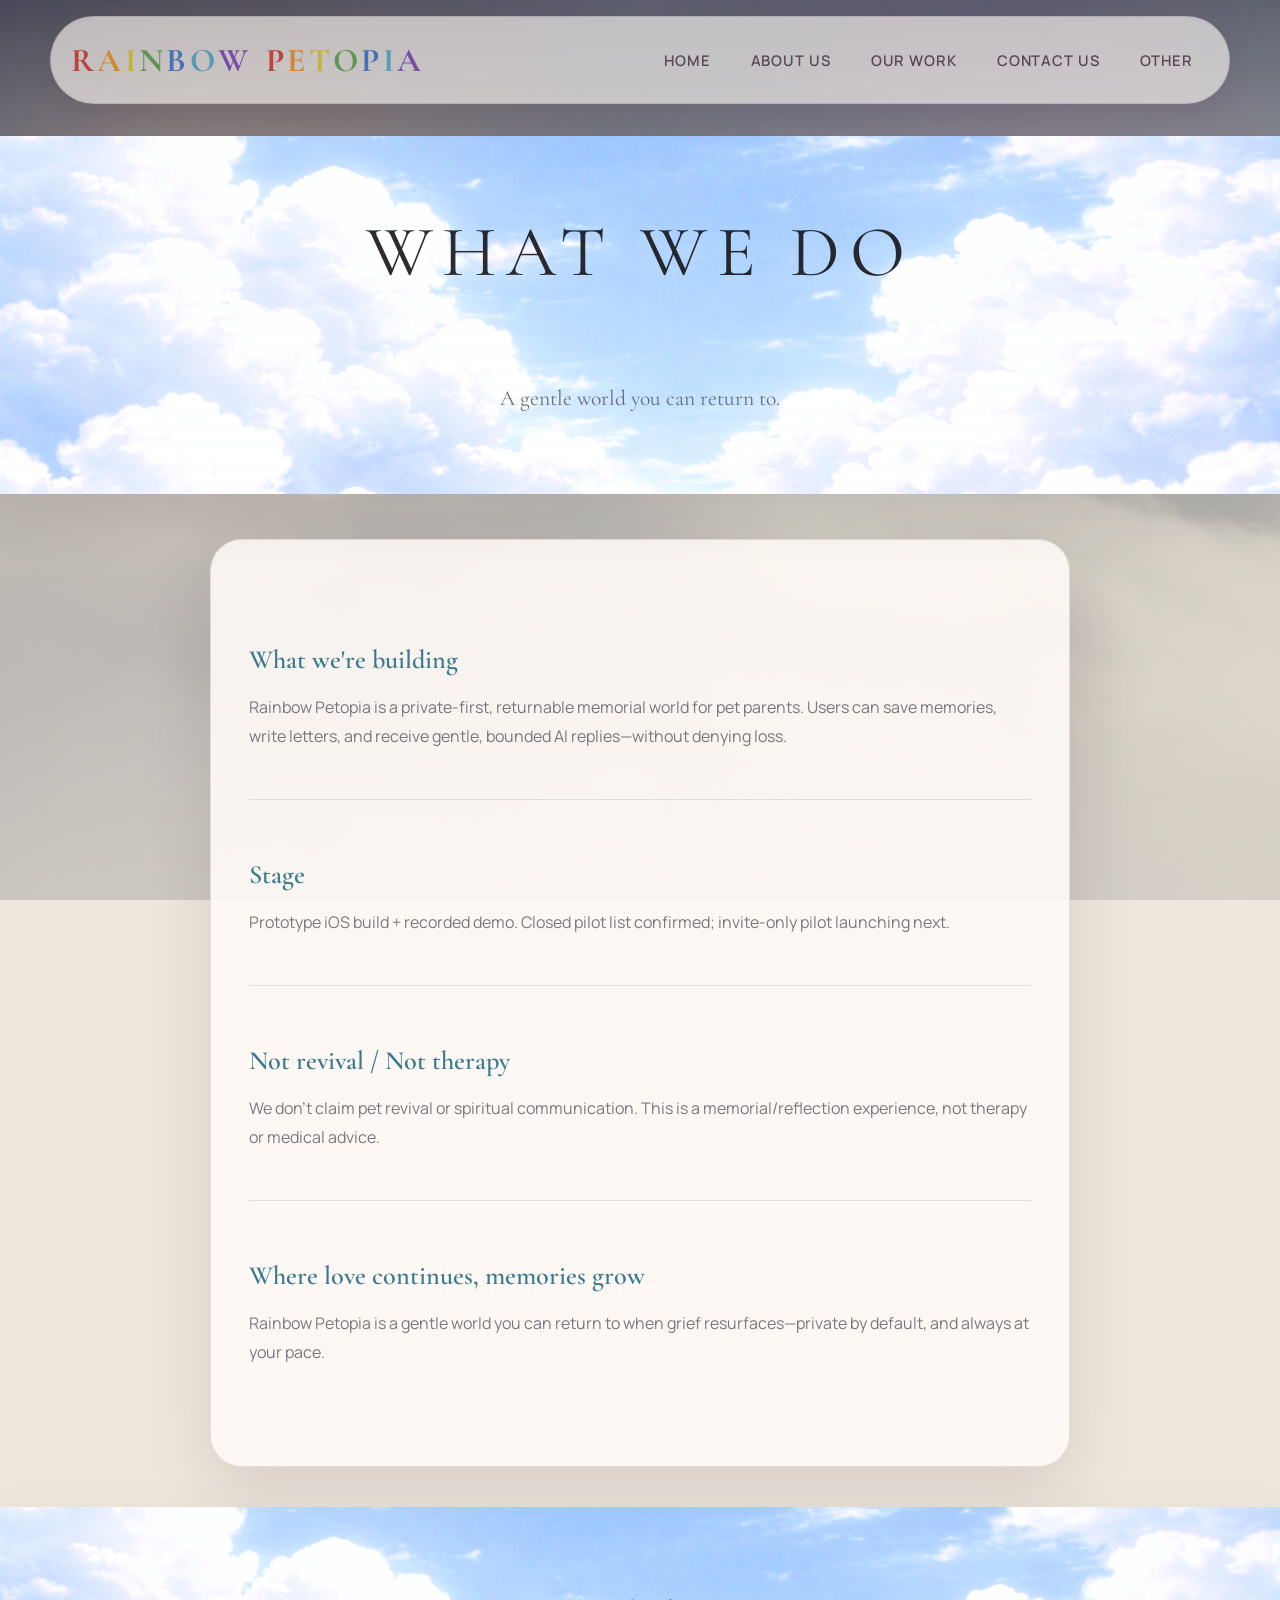
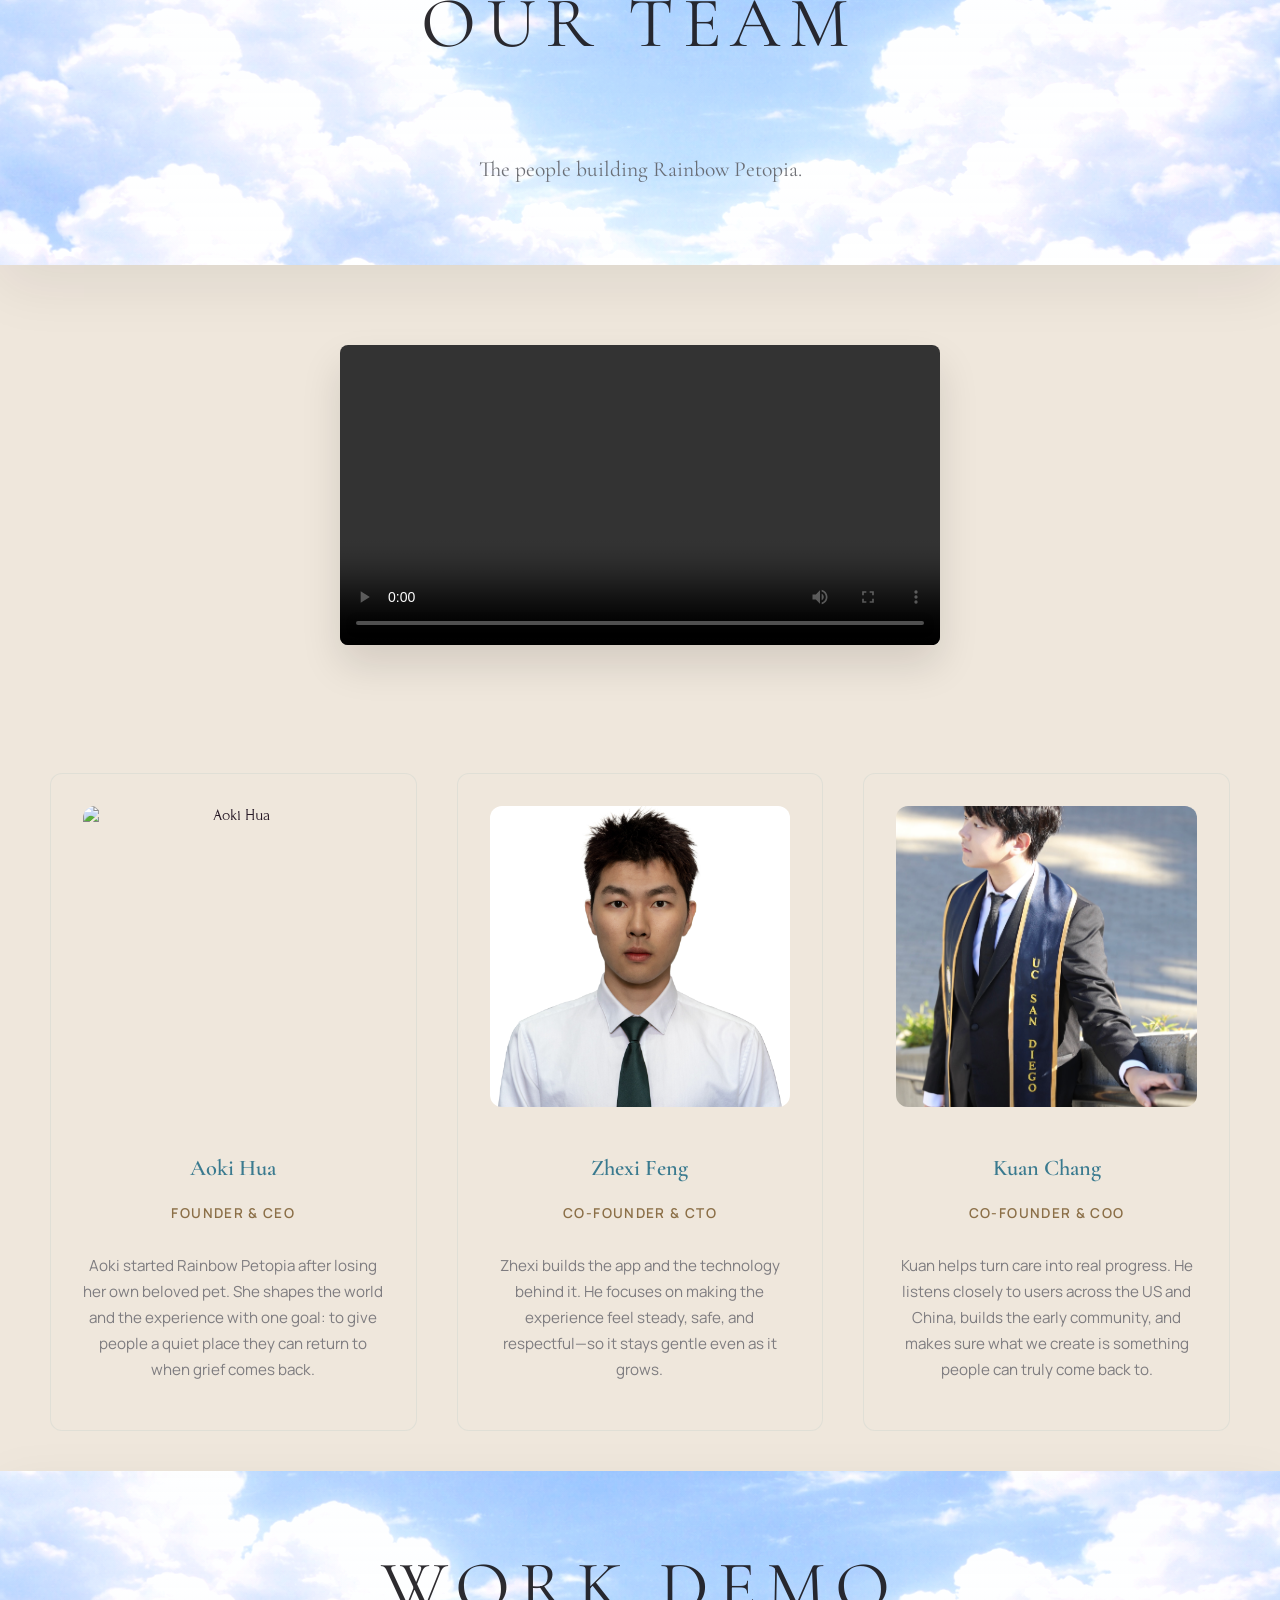
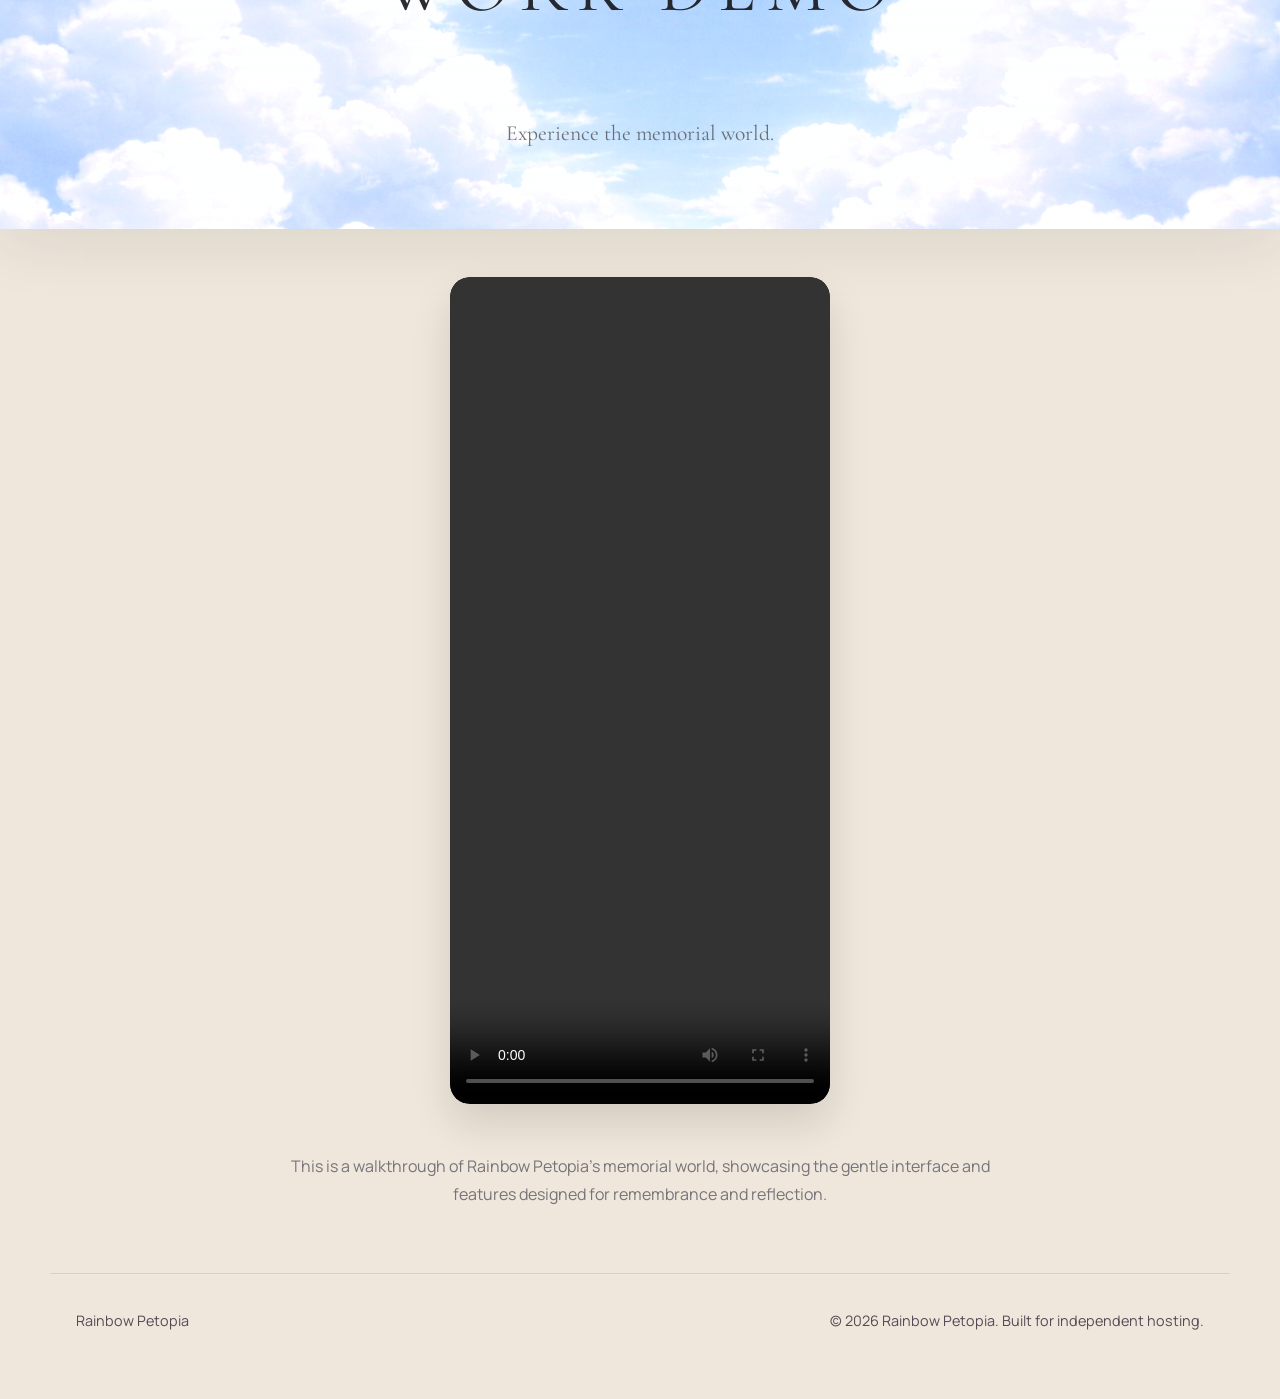
==== commit fea1392c: "Add founder photos and UI refinements for details page - Add founderphoto/Aoki.JPG, Zhexi.JPG, Kuan." ====
--- a/details.html
+++ b/details.html
@@ -59,6 +59,14 @@
         <a href="index.html#about" data-nav-link>About Us</a>
         <a href="index.html#work" data-nav-link>Our Work</a>
         <a href="index.html#contact" data-nav-link>Contact Us</a>
+        <div class="nav-dropdown-wrap">
+          <a href="details.html" class="nav-dropdown-trigger" data-nav-link>Other</a>
+          <ul class="nav-dropdown-menu" role="menu">
+            <li><a href="details.html#what-we-do" role="menuitem">What We Do</a></li>
+            <li><a href="details.html#team" role="menuitem">Team</a></li>
+            <li><a href="details.html#work-demo" role="menuitem">Work Demo</a></li>
+          </ul>
+        </div>
       </nav>
     </div>
   </header>
@@ -152,7 +160,7 @@
             </article>
 
             <article class="team-card">
-              <img src="founderphoto/Kuan.JPG" alt="Kuan Chang" class="team-card__image" />
+              <img src="founderphoto/Kuan.jpg" alt="Kuan Chang" class="team-card__image" />
               <div class="team-card__content">
                 <h3>Kuan Chang</h3>
                 <p class="team-card__role">Co-founder & COO</p>
@@ -183,9 +191,9 @@
         </div>
 
         <div class="demo-content">
-          <div class="video-container">
-            <video width="100%" height="auto" controls style="border-radius: 8px;">
-              <source src="founderphoto/demo.mp4" type="video/mp4">
+          <div class="video-container video-container--portrait">
+            <video controls>
+              <source src="founderphoto/demo.mov" type="video/mp4">
               Your browser does not support the video tag.
             </video>
           </div>
--- a/styles.css
+++ b/styles.css
@@ -239,6 +239,64 @@
   outline: none;
 }
 
+/* ── Nav dropdown (Other) ─────────────────────────── */
+.nav-dropdown-wrap {
+  position: relative;
+}
+
+.nav-dropdown-trigger {
+  /* inherits .site-nav a styles via cascade */
+  cursor: pointer;
+  user-select: none;
+}
+
+.nav-dropdown-menu {
+  display: none;
+  position: absolute;
+  top: calc(100% + 0.4rem);
+  right: 0;
+  min-width: 164px;
+  list-style: none;
+  margin: 0;
+  padding: 0.5rem 0;
+  background: rgba(255, 251, 246, 0.97);
+  border: 1px solid var(--line);
+  border-radius: 16px;
+  box-shadow: 0 16px 40px rgba(28, 16, 24, 0.13);
+  backdrop-filter: blur(18px);
+  z-index: 200;
+}
+
+.nav-dropdown-menu li {
+  padding: 0;
+}
+
+.nav-dropdown-menu a {
+  display: block;
+  padding: 0.65rem 1.2rem;
+  font-family: "Manrope", sans-serif;
+  font-size: 0.88rem;
+  font-weight: 600;
+  letter-spacing: 0.06em;
+  text-transform: uppercase;
+  color: var(--ink-soft);
+  text-decoration: none;
+  transition: background 140ms ease, color 140ms ease;
+  border-radius: 10px;
+  margin: 0 0.35rem;
+}
+
+.nav-dropdown-menu a:hover {
+  background: rgba(143, 69, 97, 0.1);
+  color: var(--accent-deep);
+}
+
+/* show on hover (desktop) */
+.nav-dropdown-wrap:hover .nav-dropdown-menu,
+.nav-dropdown-wrap:focus-within .nav-dropdown-menu {
+  display: block;
+}
+
 .menu-toggle {
   display: none;
   align-items: center;
@@ -442,6 +500,18 @@
 .section.work,
 .section.contact {
   will-change: opacity, transform;
+}
+
+/* What We Do / Team / Work Demo — details 页滚动驱动 */
+.section.what-we-do,
+.section.team,
+.section.work-demo {
+  will-change: opacity, transform;
+}
+
+/* details 页第一个 section：顶部留出导航栏高度 + 额外间距 */
+.section.what-we-do {
+  padding-top: calc(var(--header-height) + 3rem);
 }
 
 .section__shell {
@@ -1113,6 +1183,35 @@
     text-align: center;
   }
 
+  /* Mobile: flatten dropdown inline */
+  .nav-dropdown-wrap {
+    width: 100%;
+  }
+
+  .nav-dropdown-trigger {
+    width: 100%;
+    text-align: center;
+  }
+
+  .nav-dropdown-menu {
+    position: static;
+    display: block;
+    box-shadow: none;
+    background: transparent;
+    border: none;
+    border-top: 1px solid var(--line);
+    border-radius: 0;
+    padding: 0.3rem 0;
+    margin-top: 0.2rem;
+    backdrop-filter: none;
+  }
+
+  .nav-dropdown-menu a {
+    font-size: 0.82rem;
+    padding: 0.5rem 1.2rem;
+    text-align: center;
+  }
+
   .menu-toggle[aria-expanded="true"] span:nth-child(1) {
     transform: translateY(6px) rotate(45deg);
   }
@@ -1207,73 +1306,33 @@
     font-size: 0.9rem;
   }
 
-  .video-container {
-    aspect-ratio: 9 / 16;
+  .video-container--portrait {
+    max-width: 260px;
+    border-radius: 14px;
   }
 }
 
 /* Details Page Styling */
 
-/* What We Do Section */
-.what-we-do,
-.team,
-.work-demo {
-  opacity: 0;
-  transform: translateY(240px) scale(0.80);
-  animation: sectionFadeIn 0.9s ease-out forwards;
-}
-
-@keyframes sectionFadeIn {
-  from {
-    opacity: 0;
-    transform: translateY(240px) scale(0.80);
-  }
-  to {
-    opacity: 1;
-    transform: translateY(0) scale(1);
-  }
-}
-
-.what-we-do {
-  animation-delay: 0.1s;
-}
-
-.team {
-  animation-delay: 0.3s;
-}
-
-.work-demo {
-  animation-delay: 0.5s;
-}
+/* What We Do / Team / Work Demo — animated by scroll (script.js handles opacity+transform) */
 
 .detail-content {
   display: flex;
   flex-direction: column;
-  gap: 3rem;
-  max-width: 800px;
-  margin: 3rem auto 0;
+  gap: 0;
+  max-width: 860px;
+  margin: 2.8rem auto 0;
+  padding: 2.8rem 2.35rem 3.2rem;
+  border: 1px solid var(--line);
+  border-radius: var(--radius-lg);
+  background: var(--surface-strong);
+  box-shadow: var(--shadow-soft);
 }
 
 .detail-section {
   padding: 2rem 0;
   border-bottom: 1px solid rgba(88, 88, 96, 0.15);
-  opacity: 0;
-  animation: fadeIn 0.8s ease-out forwards;
-}
-
-@keyframes fadeIn {
-  from {
-    opacity: 0;
-  }
-  to {
-    opacity: 1;
-  }
-}
-
-.what-we-do .detail-section:nth-child(1) { animation-delay: 0.2s; }
-.what-we-do .detail-section:nth-child(2) { animation-delay: 0.35s; }
-.what-we-do .detail-section:nth-child(3) { animation-delay: 0.5s; }
-.what-we-do .detail-section:nth-child(4) { animation-delay: 0.65s; }
+}
 
 .detail-section:last-child {
   border-bottom: none;
@@ -1307,9 +1366,6 @@
   display: flex;
   justify-content: center;
   padding: 2rem 0;
-  opacity: 0;
-  animation: fadeIn 0.8s ease-out forwards;
-  animation-delay: 0.4s;
 }
 
 .team-video-section video {
@@ -1338,24 +1394,7 @@
   padding: 2rem;
   transition: all 300ms ease;
   border: 1px solid rgba(58, 122, 143, 0.08);
-  opacity: 0;
-  animation: cardSlideIn 0.7s ease-out forwards;
-}
-
-@keyframes cardSlideIn {
-  from {
-    opacity: 0;
-    transform: translateY(20px);
-  }
-  to {
-    opacity: 1;
-    transform: translateY(0);
-  }
-}
-
-.team-grid .team-card:nth-child(1) { animation-delay: 0.5s; }
-.team-grid .team-card:nth-child(2) { animation-delay: 0.65s; }
-.team-grid .team-card:nth-child(3) { animation-delay: 0.8s; }
+}
 
 .team-card:hover {
   transform: translateY(-8px);
@@ -1425,9 +1464,13 @@
   overflow: hidden;
   box-shadow: 0 20px 40px rgba(15, 10, 12, 0.12);
   transition: box-shadow 300ms ease;
-  opacity: 0;
-  animation: fadeIn 0.8s ease-out forwards;
-  animation-delay: 0.7s;
+}
+
+/* Portrait (vertical) video override */
+.video-container--portrait {
+  aspect-ratio: 1206 / 2622;
+  max-width: 380px;
+  border-radius: 20px;
 }
 
 .video-container:hover {
@@ -1437,7 +1480,9 @@
 .video-container video {
   width: 100%;
   height: 100%;
-  object-fit: cover;
+  object-fit: contain;
+  background: #000;
+  border-radius: inherit;
 }
 
 .demo-description {
@@ -1447,9 +1492,6 @@
   color: rgba(88, 88, 96, 0.8);
   max-width: 700px;
   text-align: center;
-  opacity: 0;
-  animation: fadeIn 0.8s ease-out forwards;
-  animation-delay: 0.85s;
 }
 
 /* Detail Button Styling */
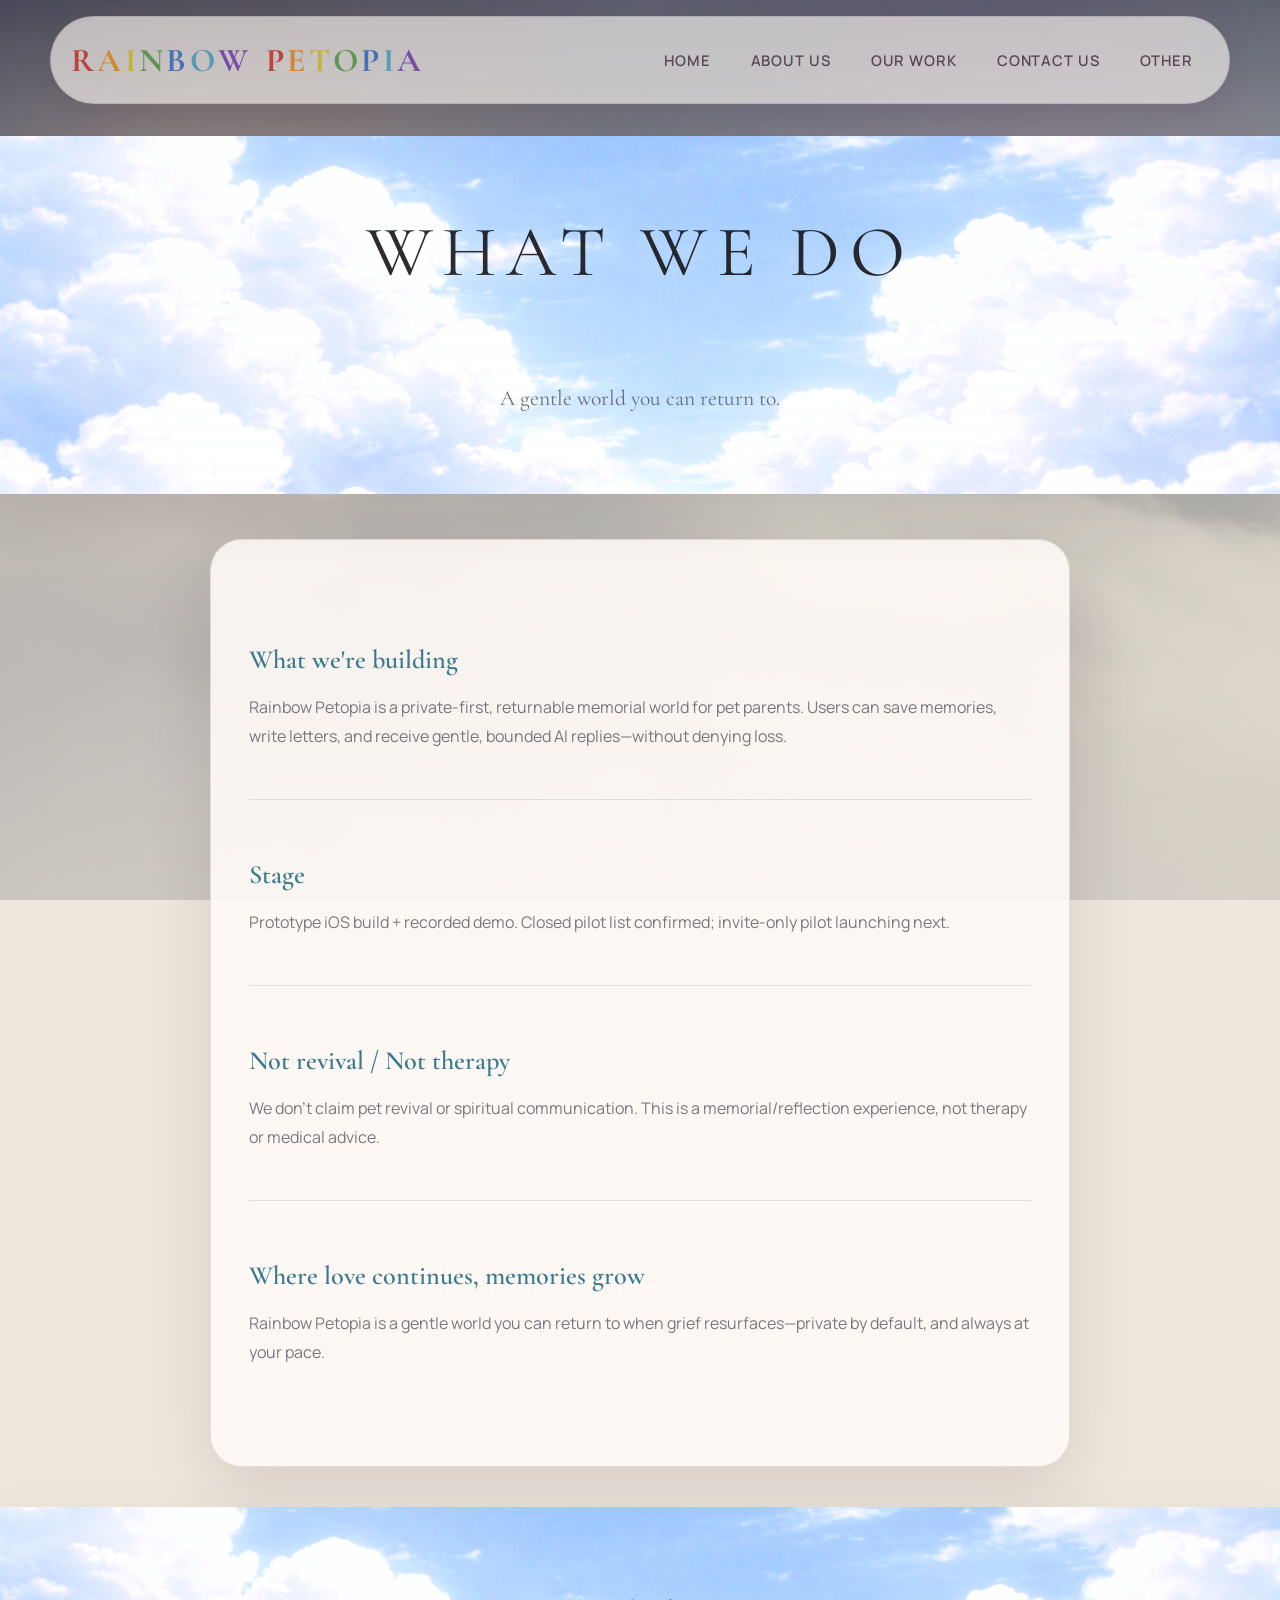
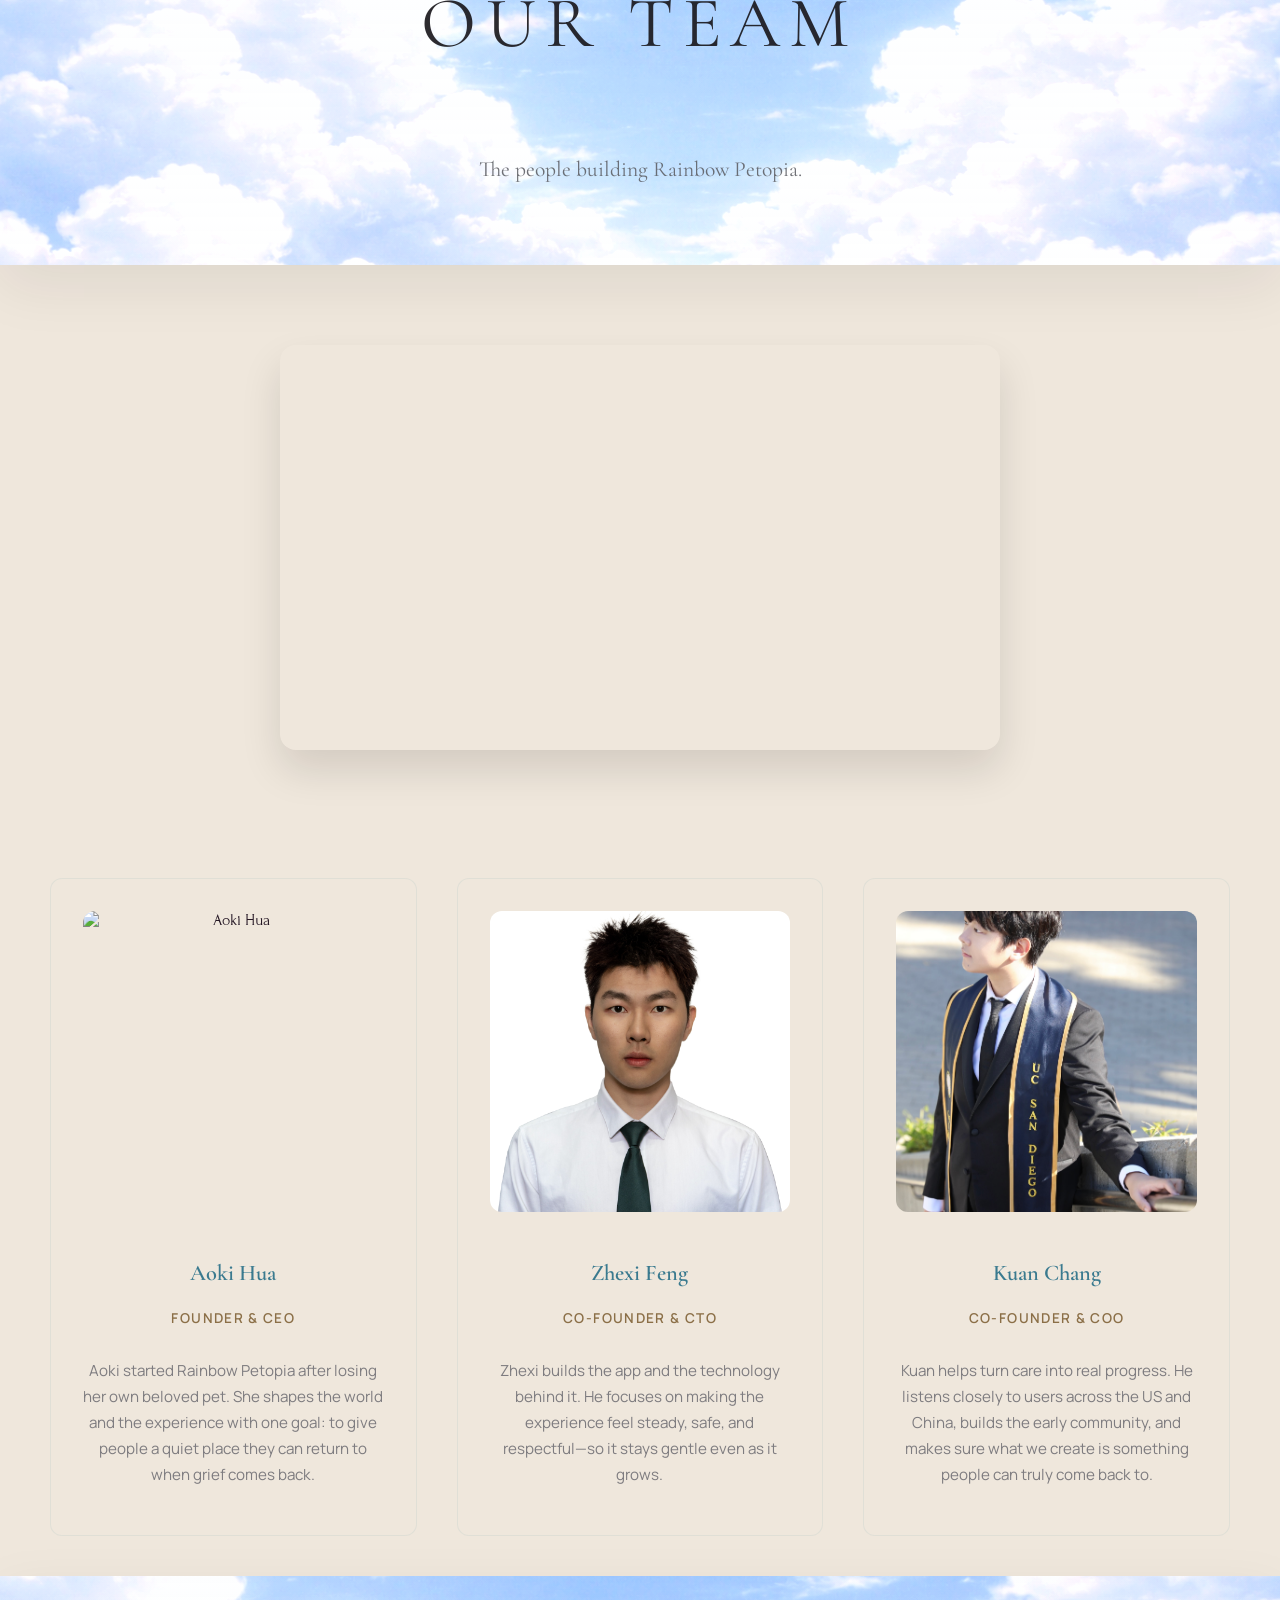
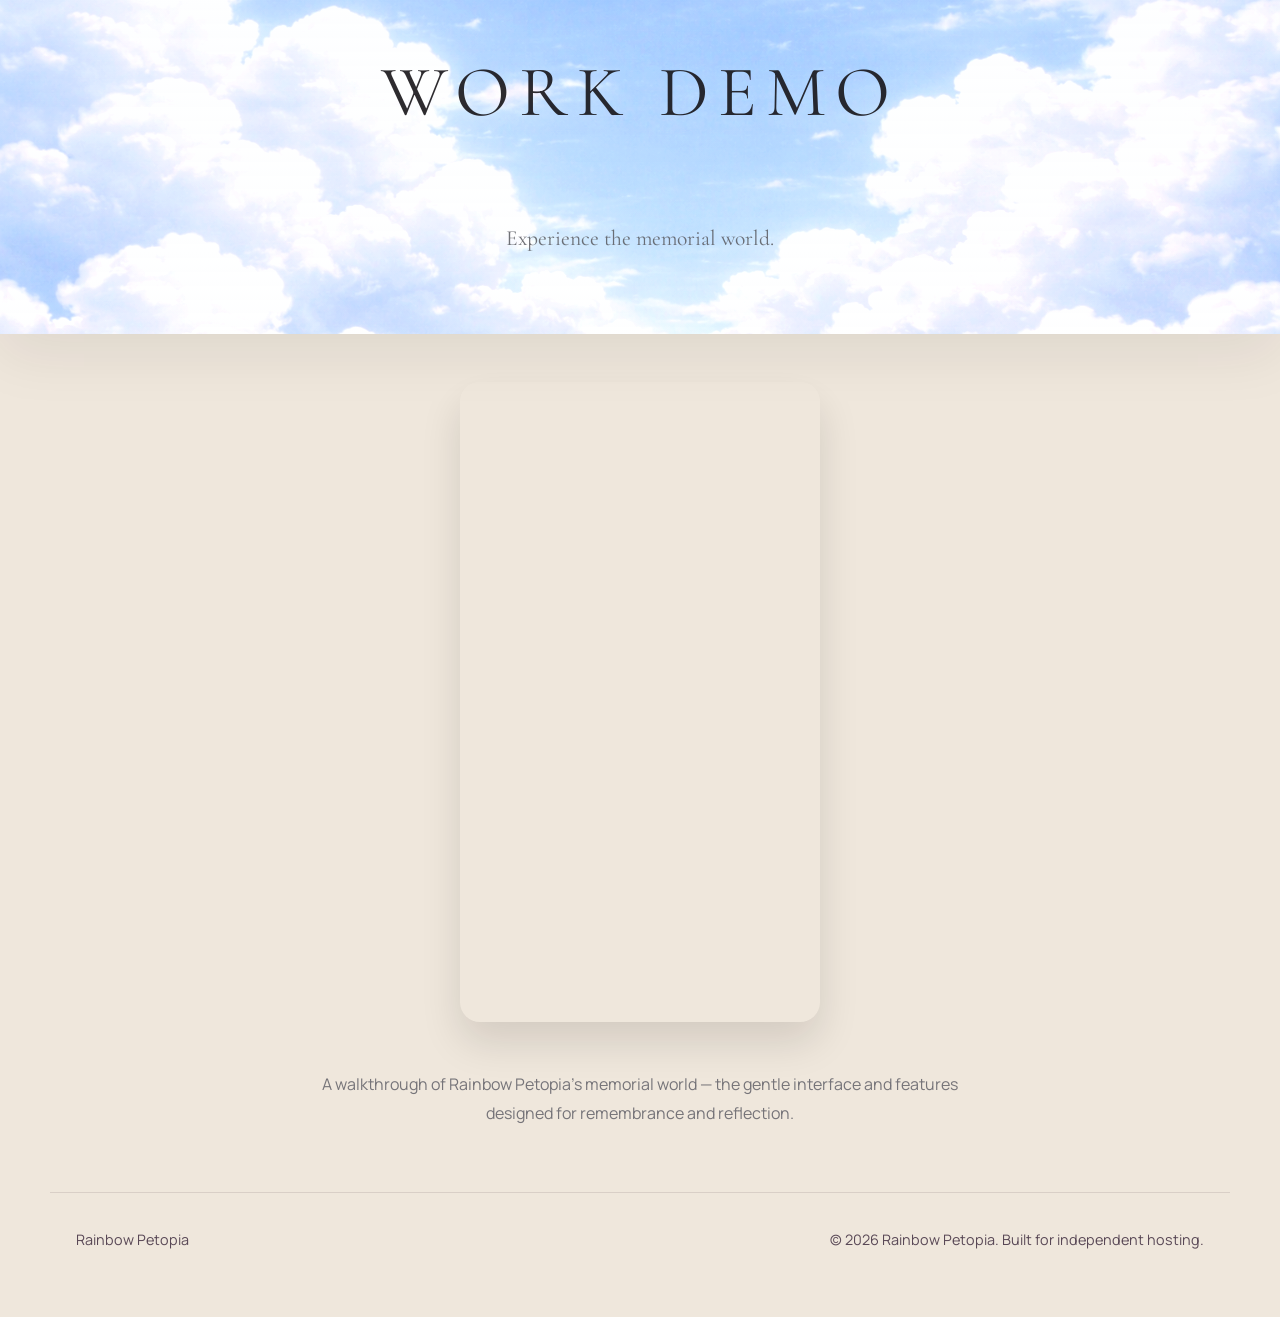
==== commit cc00b351: "Replace local videos with YouTube embeds - Team intro: youtube.com/watch?v=PwyahjNa6sw (16:9 wide co" ====
--- a/details.html
+++ b/details.html
@@ -134,10 +134,15 @@
 
         <div class="team-content">
           <div class="team-video-section">
-            <video width="100%" height="auto" controls style="border-radius: 8px; max-width: 600px; margin: 0 auto; display: block;">
-              <source src="founderphoto/Rainbow Petopia teammember introduction.mp4" type="video/mp4">
-              Your browser does not support the video tag.
-            </video>
+            <div class="yt-container yt-container--wide">
+              <iframe
+                src="https://www.youtube.com/embed/PwyahjNa6sw"
+                title="Rainbow Petopia Team Introduction"
+                allow="accelerometer; autoplay; clipboard-write; encrypted-media; gyroscope; picture-in-picture; web-share"
+                allowfullscreen
+                loading="lazy"
+              ></iframe>
+            </div>
           </div>
 
           <div class="team-grid">
@@ -191,13 +196,16 @@
         </div>
 
         <div class="demo-content">
-          <div class="video-container video-container--portrait">
-            <video controls>
-              <source src="founderphoto/demo.mov" type="video/mp4">
-              Your browser does not support the video tag.
-            </video>
-          </div>
-          <p class="demo-description">This is a walkthrough of Rainbow Petopia's memorial world, showcasing the gentle interface and features designed for remembrance and reflection.</p>
+          <div class="yt-container yt-container--portrait">
+            <iframe
+              src="https://www.youtube.com/embed/p77AKSC-Ko8"
+              title="Rainbow Petopia Demo"
+              allow="accelerometer; autoplay; clipboard-write; encrypted-media; gyroscope; picture-in-picture; web-share"
+              allowfullscreen
+              loading="lazy"
+            ></iframe>
+          </div>
+          <p class="demo-description">A walkthrough of Rainbow Petopia's memorial world — the gentle interface and features designed for remembrance and reflection.</p>
         </div>
       </div>
     </section>
--- a/styles.css
+++ b/styles.css
@@ -1492,6 +1492,43 @@
   color: rgba(88, 88, 96, 0.8);
   max-width: 700px;
   text-align: center;
+}
+
+/* YouTube iframe 容器 */
+.yt-container {
+  position: relative;
+  width: 100%;
+  border-radius: 16px;
+  overflow: hidden;
+  box-shadow: 0 20px 40px rgba(15, 10, 12, 0.12);
+  transition: box-shadow 300ms ease;
+}
+
+.yt-container:hover {
+  box-shadow: 0 30px 60px rgba(15, 10, 12, 0.18);
+}
+
+.yt-container iframe {
+  position: absolute;
+  inset: 0;
+  width: 100%;
+  height: 100%;
+  border: none;
+  display: block;
+}
+
+/* 横屏 16:9（组员介绍） */
+.yt-container--wide {
+  max-width: 720px;
+  aspect-ratio: 16 / 9;
+}
+
+/* 竖屏 9:16（Shorts demo） */
+.yt-container--portrait {
+  max-width: 360px;
+  aspect-ratio: 9 / 16;
+  border-radius: 20px;
+  margin: 0 auto;
 }
 
 /* Detail Button Styling */
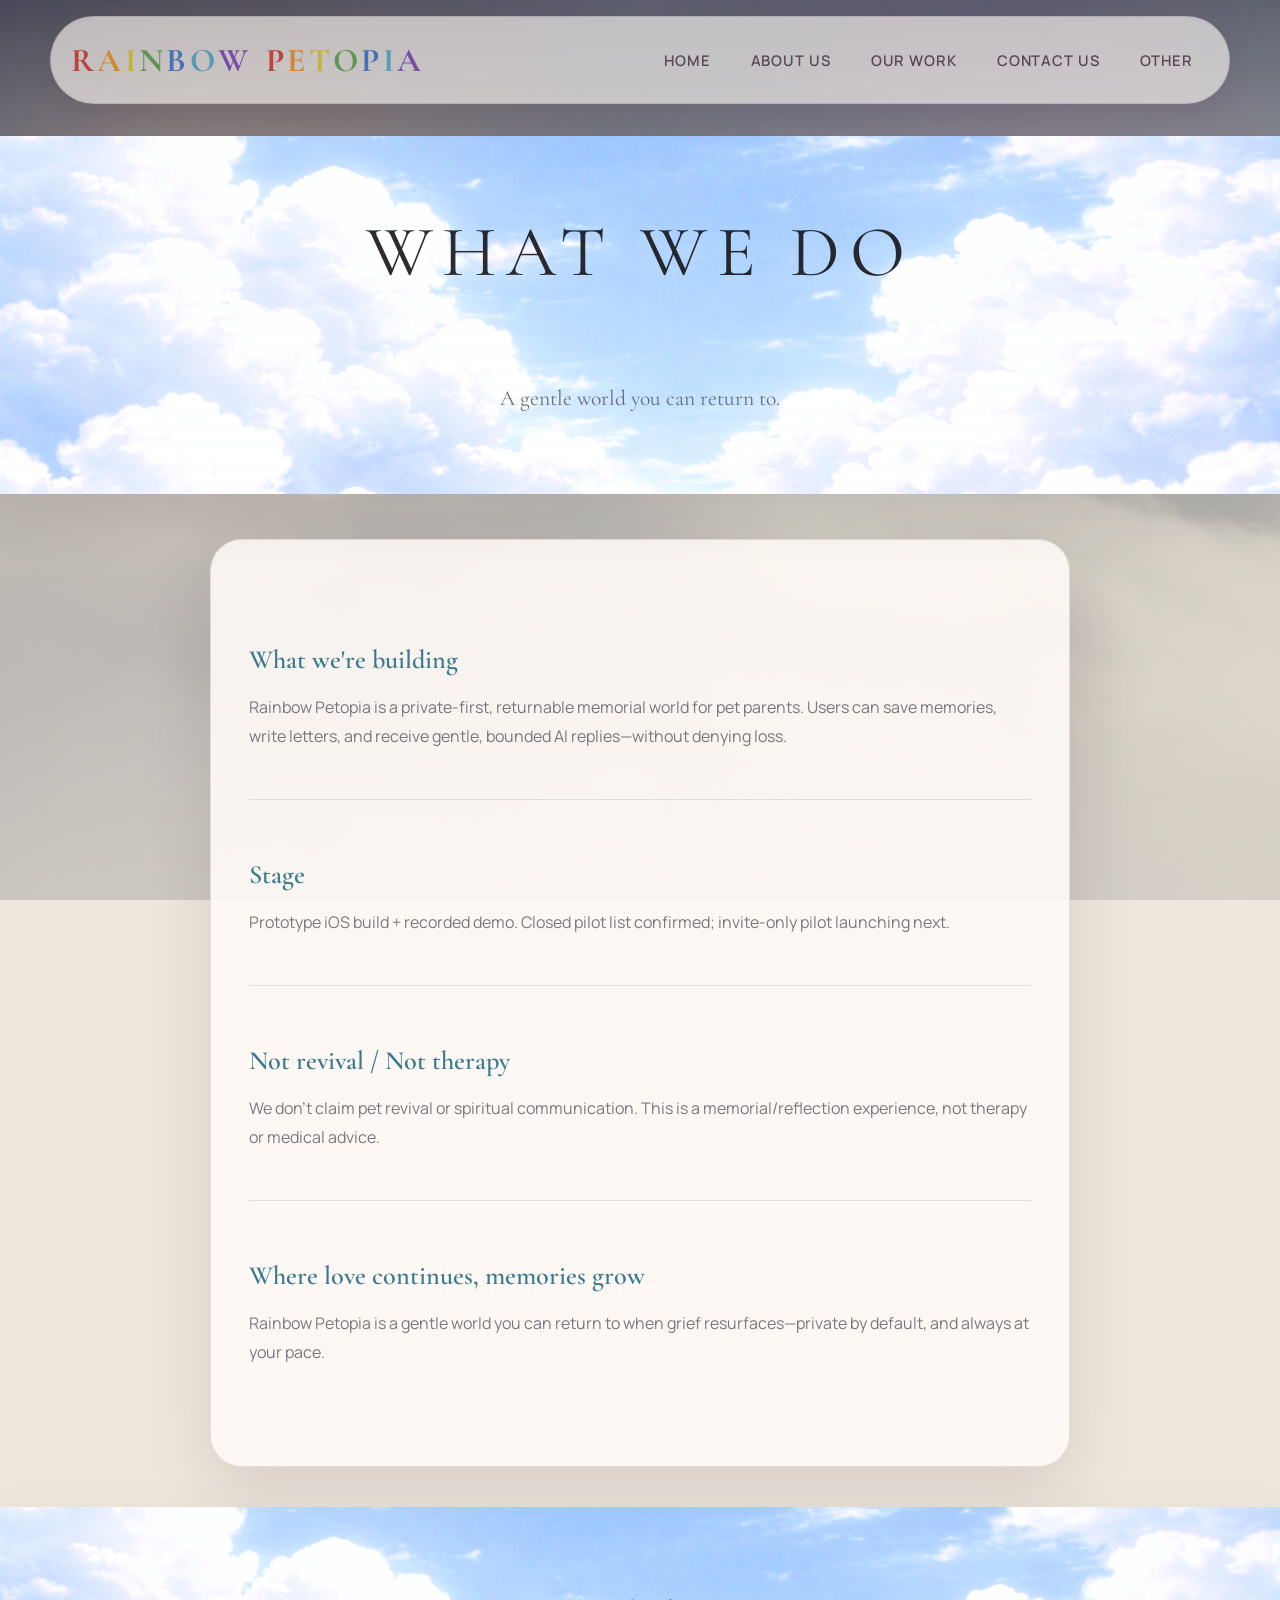
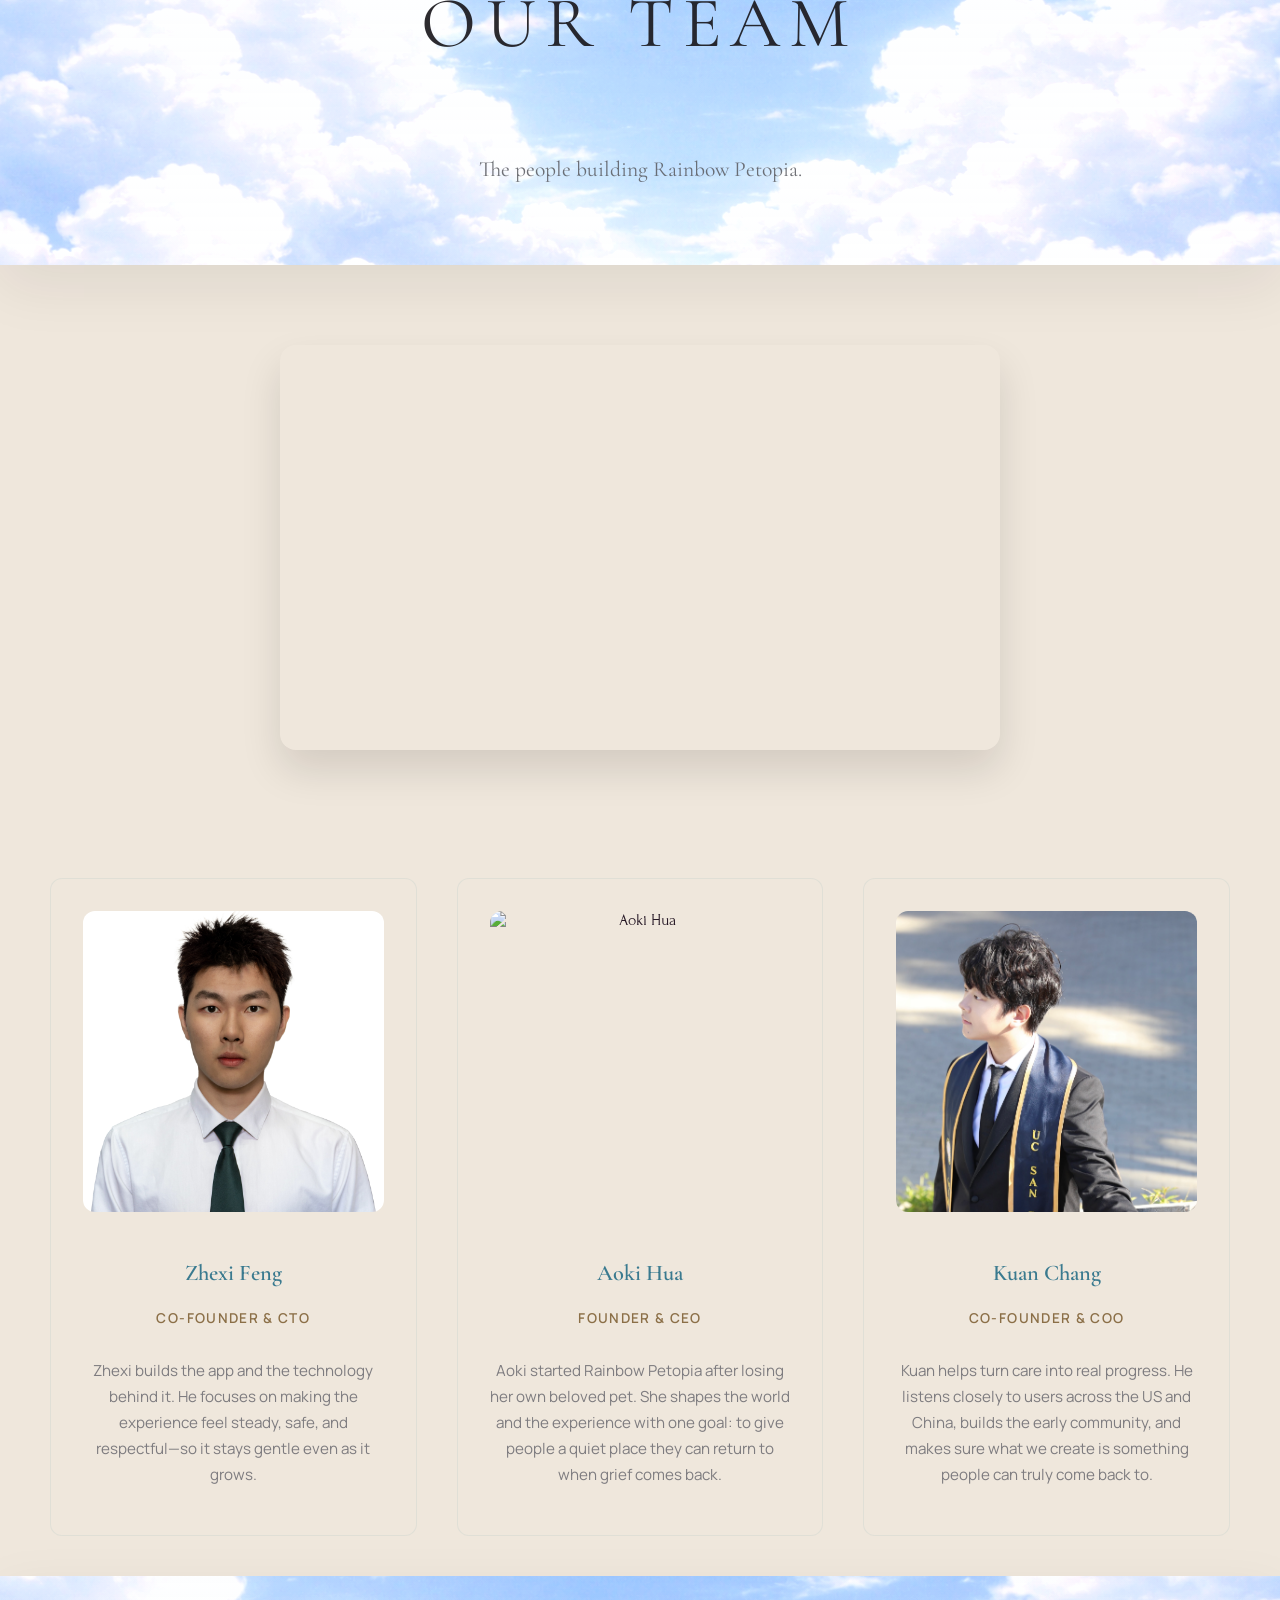
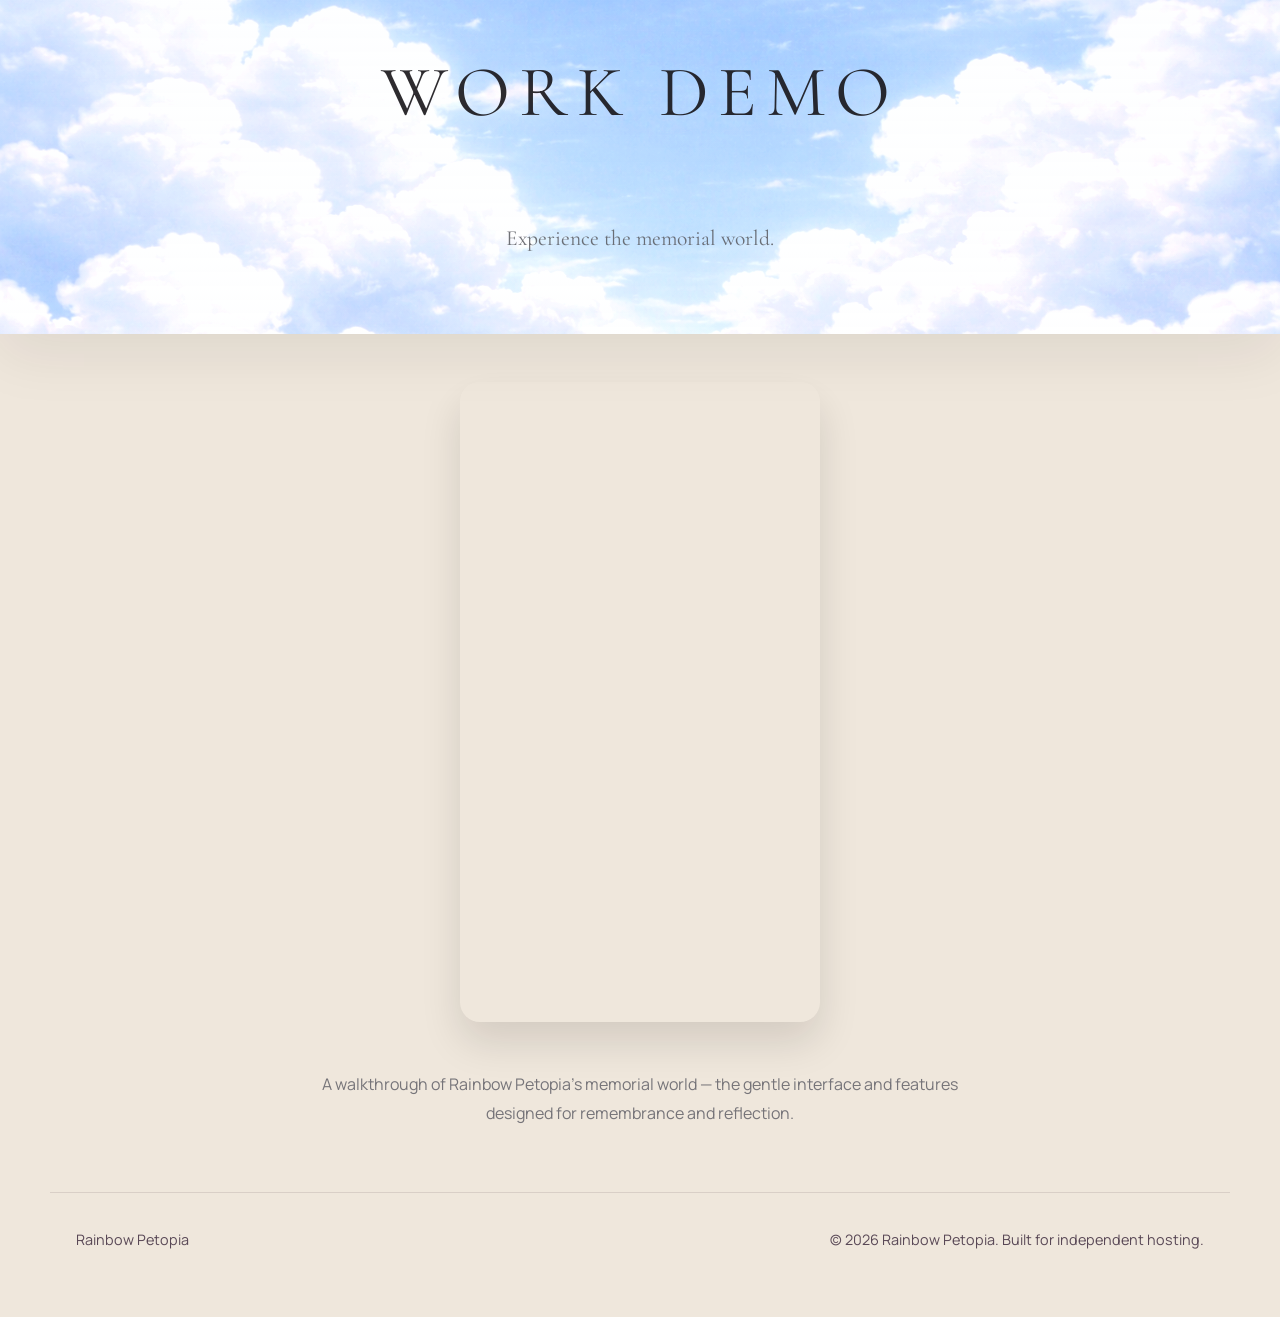
==== commit b3622edf: "Team section: reorder cards and fix portrait cropping - Order: Zhexi (left) → Aoki (center) → Kuan (" ====
--- a/details.html
+++ b/details.html
@@ -147,15 +147,6 @@
 
           <div class="team-grid">
             <article class="team-card">
-              <img src="founderphoto/Aoki.JPG" alt="Aoki Hua" class="team-card__image" />
-              <div class="team-card__content">
-                <h3>Aoki Hua</h3>
-                <p class="team-card__role">Founder & CEO</p>
-                <p class="team-card__bio">Aoki started Rainbow Petopia after losing her own beloved pet. She shapes the world and the experience with one goal: to give people a quiet place they can return to when grief comes back.</p>
-              </div>
-            </article>
-
-            <article class="team-card">
               <img src="founderphoto/Zhexi.JPG" alt="Zhexi Feng" class="team-card__image" />
               <div class="team-card__content">
                 <h3>Zhexi Feng</h3>
@@ -165,7 +156,16 @@
             </article>
 
             <article class="team-card">
-              <img src="founderphoto/Kuan.jpg" alt="Kuan Chang" class="team-card__image" />
+              <img src="founderphoto/Aoki.JPG" alt="Aoki Hua" class="team-card__image team-card__image--top" />
+              <div class="team-card__content">
+                <h3>Aoki Hua</h3>
+                <p class="team-card__role">Founder & CEO</p>
+                <p class="team-card__bio">Aoki started Rainbow Petopia after losing her own beloved pet. She shapes the world and the experience with one goal: to give people a quiet place they can return to when grief comes back.</p>
+              </div>
+            </article>
+
+            <article class="team-card">
+              <img src="founderphoto/Kuan.jpg" alt="Kuan Chang" class="team-card__image team-card__image--top" />
               <div class="team-card__content">
                 <h3>Kuan Chang</h3>
                 <p class="team-card__role">Co-founder & COO</p>
--- a/styles.css
+++ b/styles.css
@@ -1406,9 +1406,15 @@
   width: 100%;
   aspect-ratio: 1;
   object-fit: cover;
+  object-position: center 20%;
   border-radius: 12px;
   margin-bottom: 1.5rem;
   display: block;
+}
+
+/* 头部偏高的照片，取景框往更上移 */
+.team-card__image--top {
+  object-position: center 8%;
 }
 
 .team-card__content {
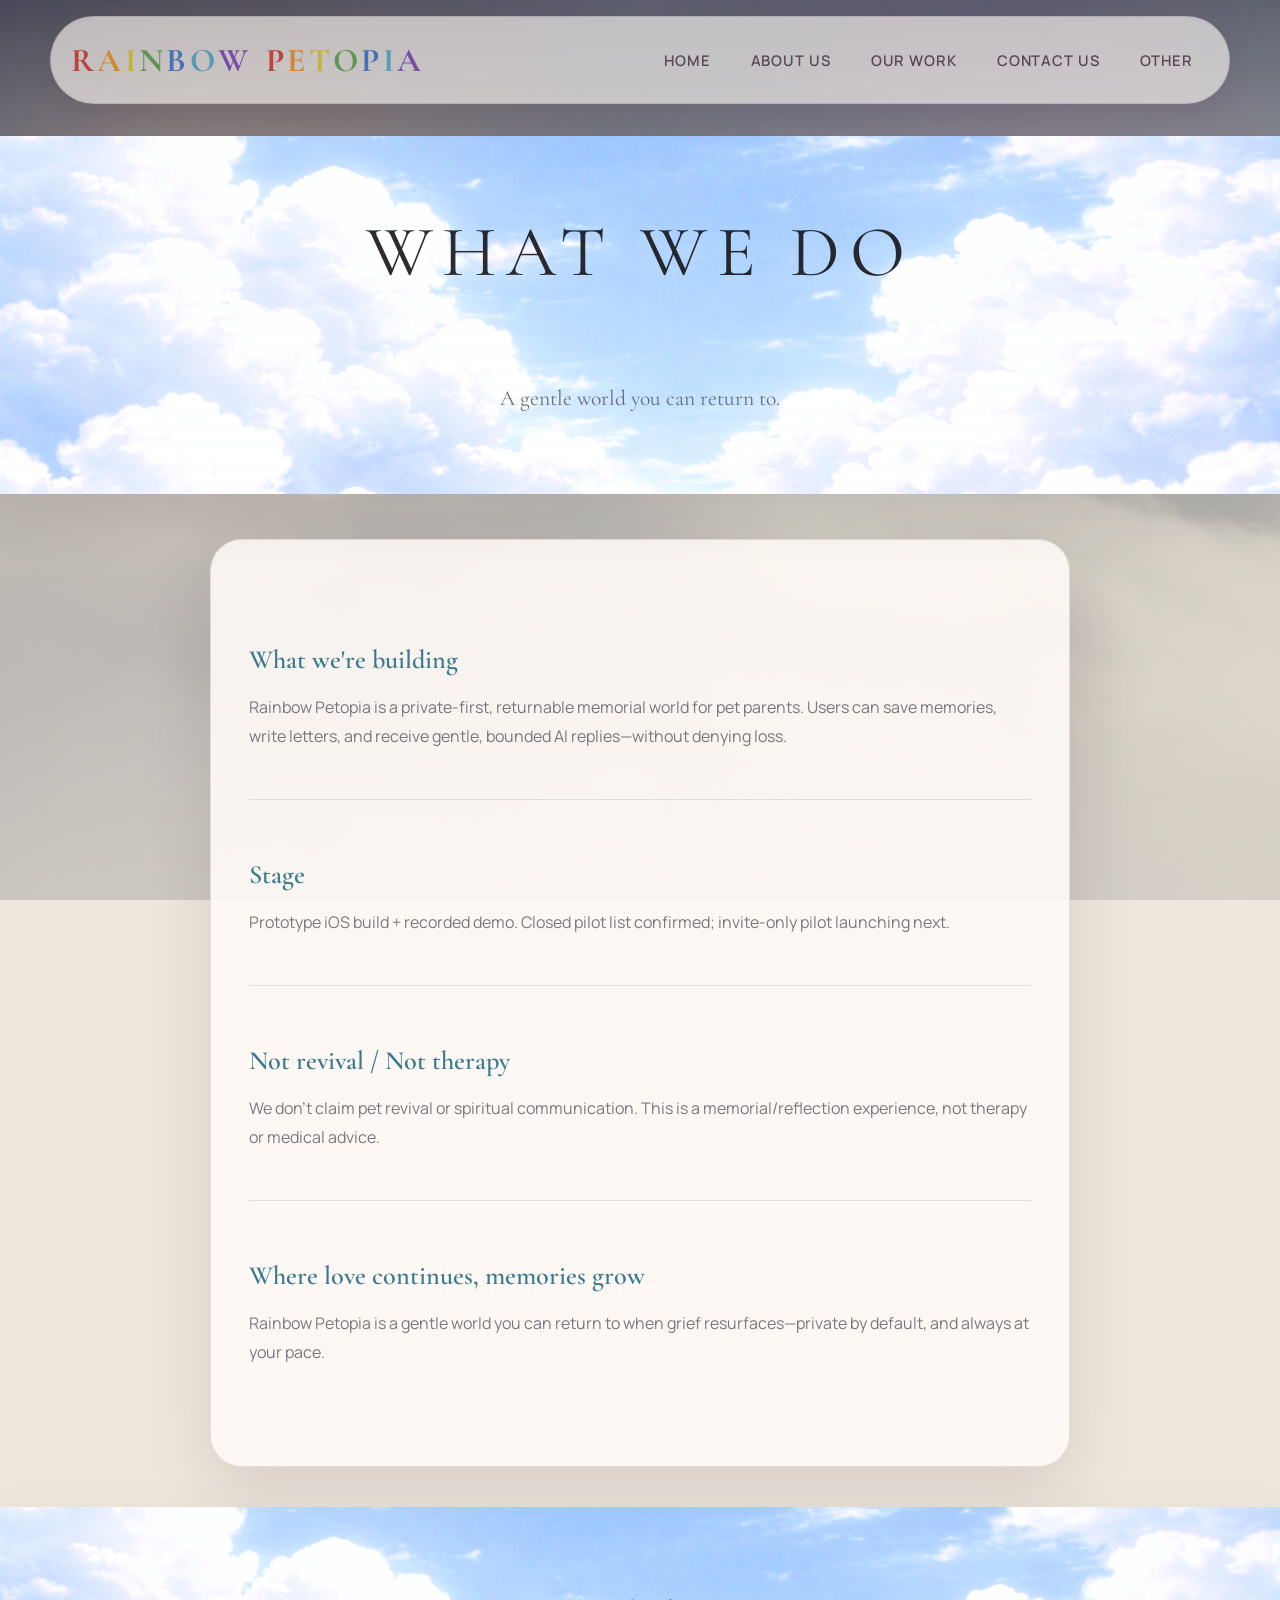
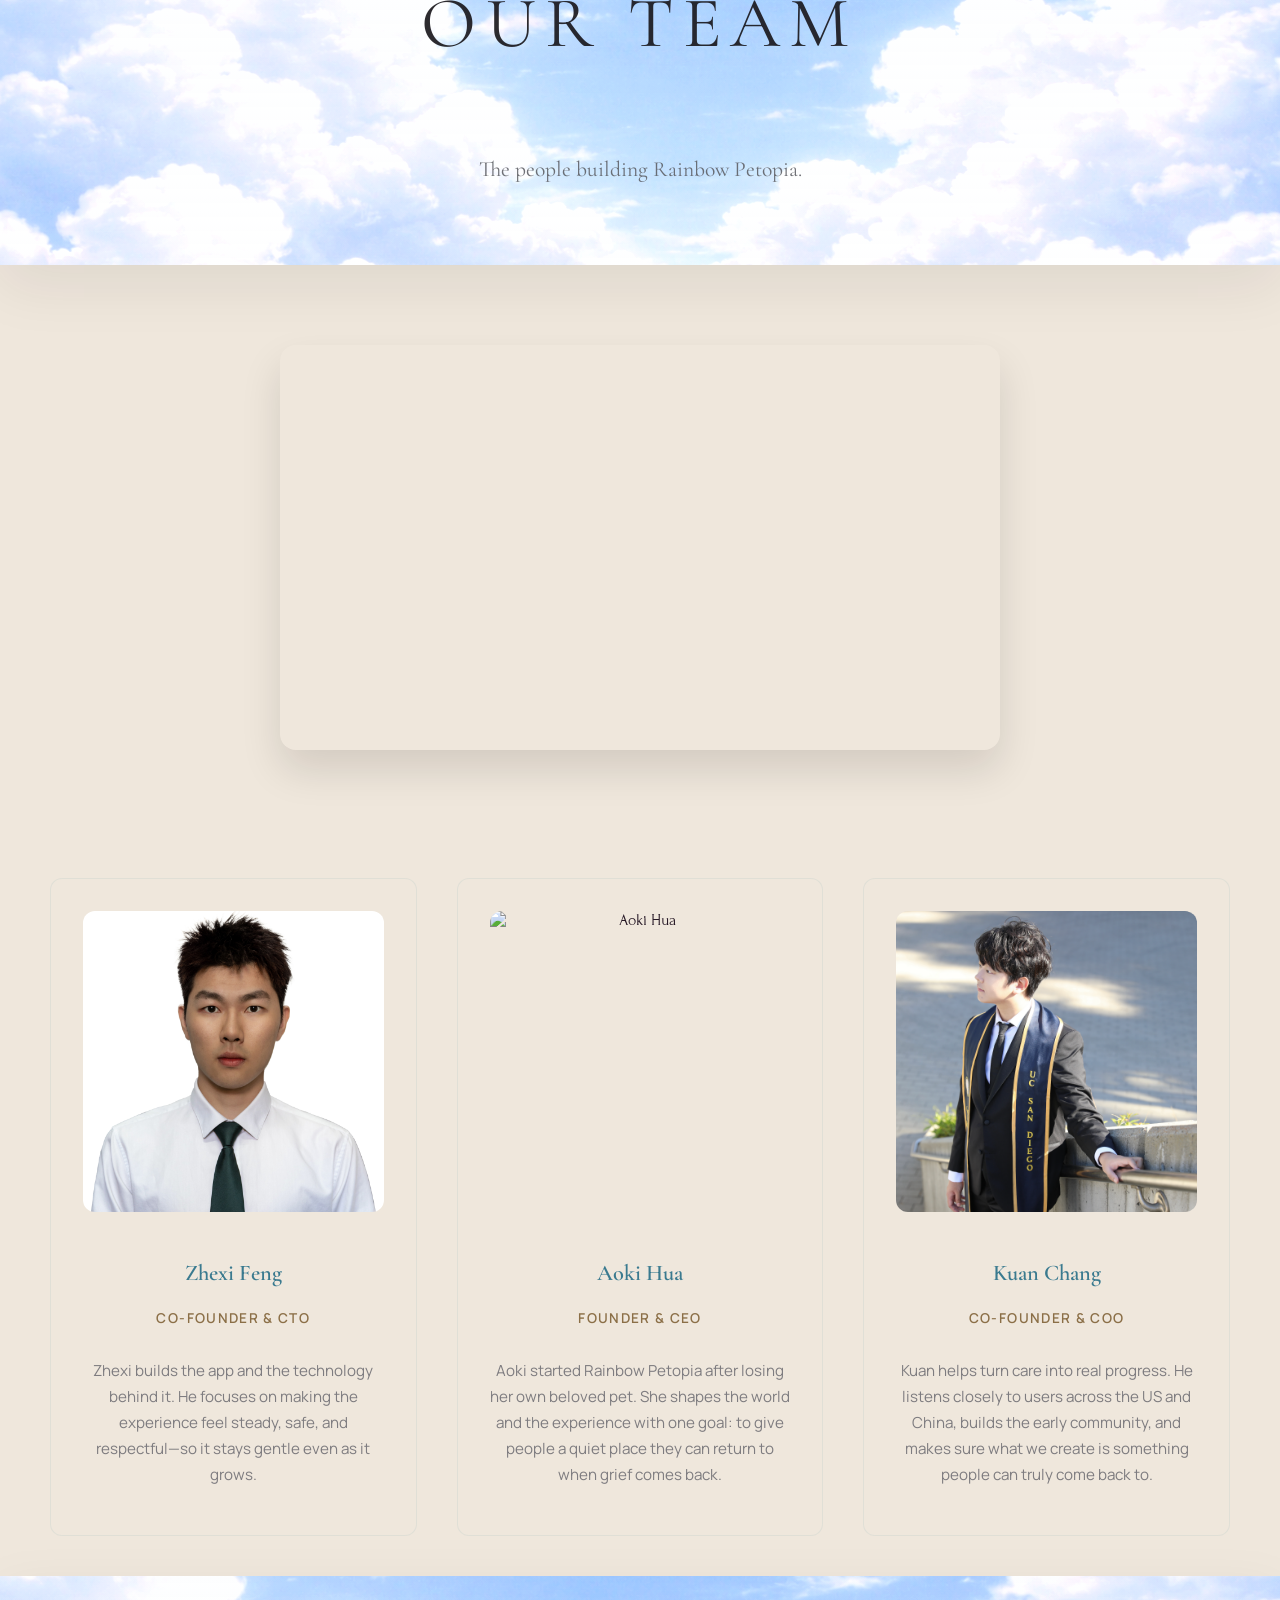
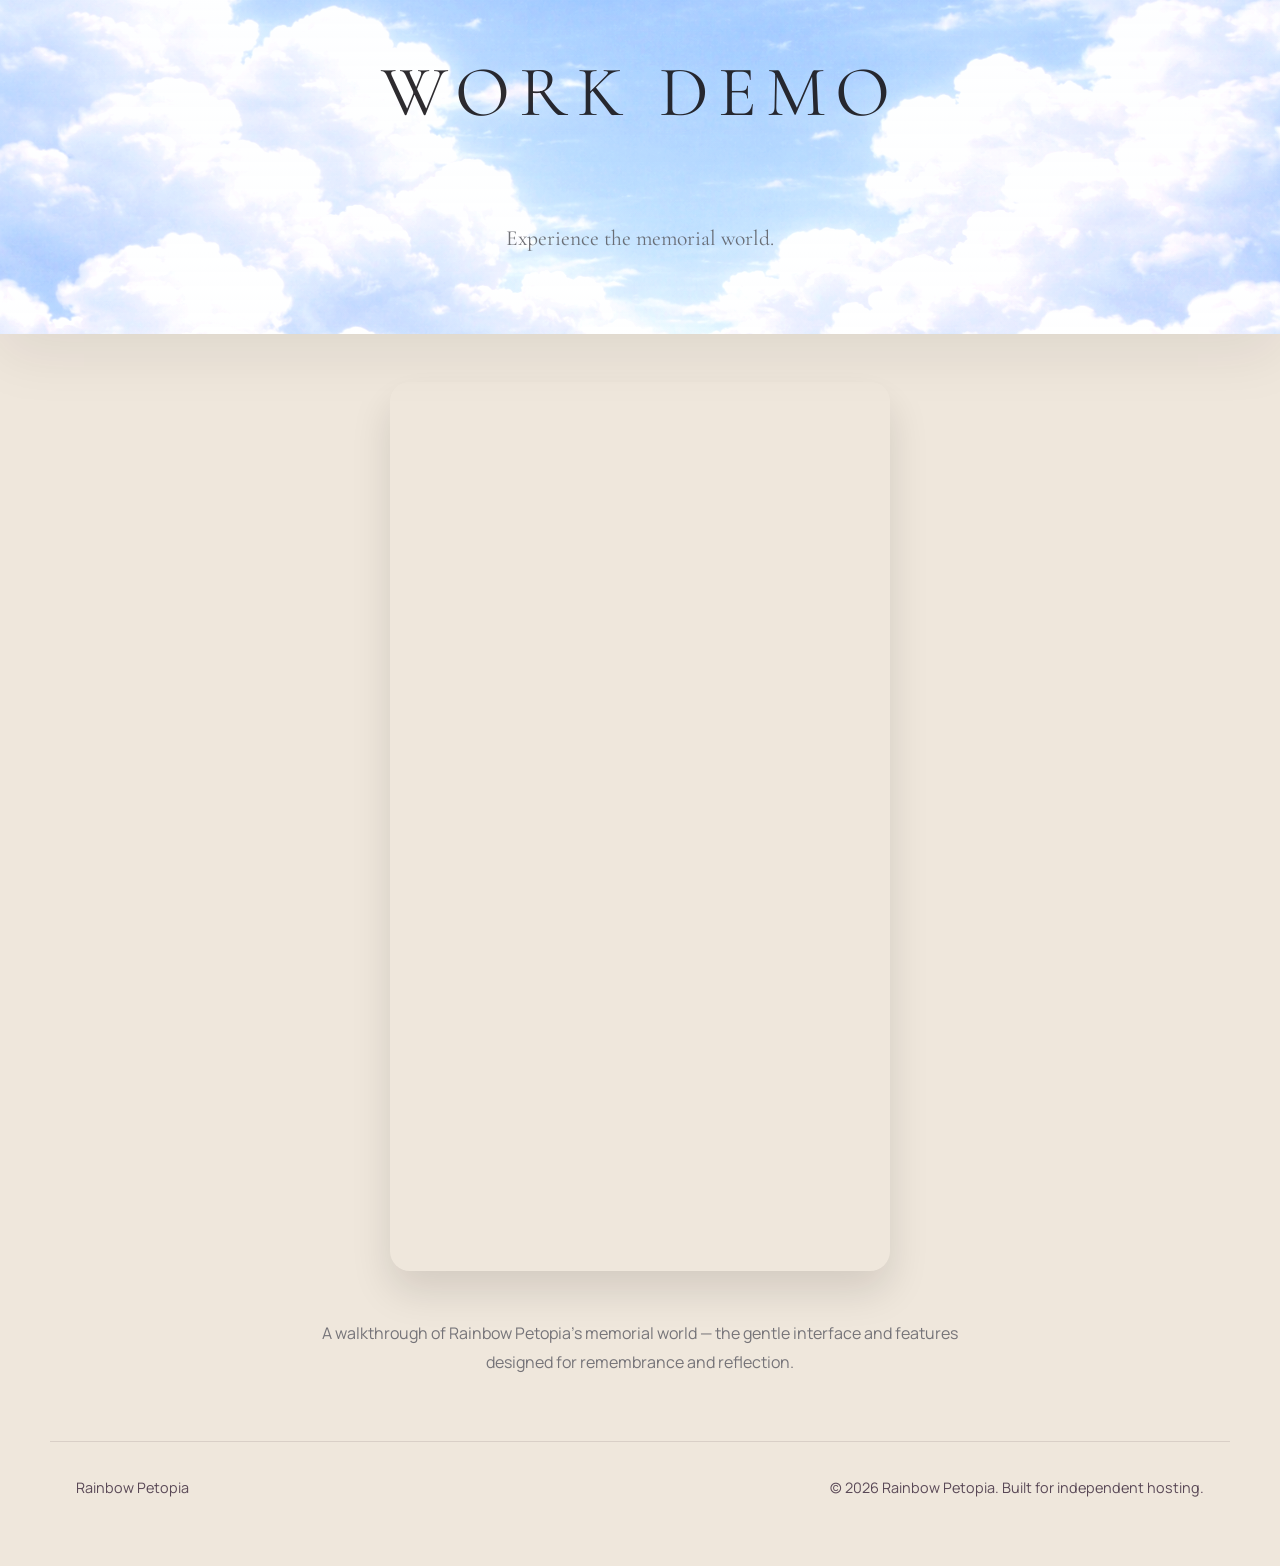
==== commit 1322735e: "Update Kuan's photo (Kuan.jpg → Kuan.png) Co-Authored-By: Claude Sonnet 4.6 <noreply@anthropic.com>" ====
--- a/details.html
+++ b/details.html
@@ -165,7 +165,7 @@
             </article>
 
             <article class="team-card">
-              <img src="founderphoto/Kuan.jpg" alt="Kuan Chang" class="team-card__image team-card__image--top" />
+              <img src="founderphoto/Kuan.png" alt="Kuan Chang" class="team-card__image team-card__image--top" />
               <div class="team-card__content">
                 <h3>Kuan Chang</h3>
                 <p class="team-card__role">Co-founder & COO</p>
--- a/styles.css
+++ b/styles.css
@@ -1529,9 +1529,10 @@
   aspect-ratio: 16 / 9;
 }
 
-/* 竖屏 9:16（Shorts demo） */
+/* 竖屏 Shorts demo — 宽度用 min() 在桌面端放大，移动端不撑破屏 */
 .yt-container--portrait {
-  max-width: 360px;
+  width: min(500px, 88vw);
+  max-width: none;
   aspect-ratio: 9 / 16;
   border-radius: 20px;
   margin: 0 auto;
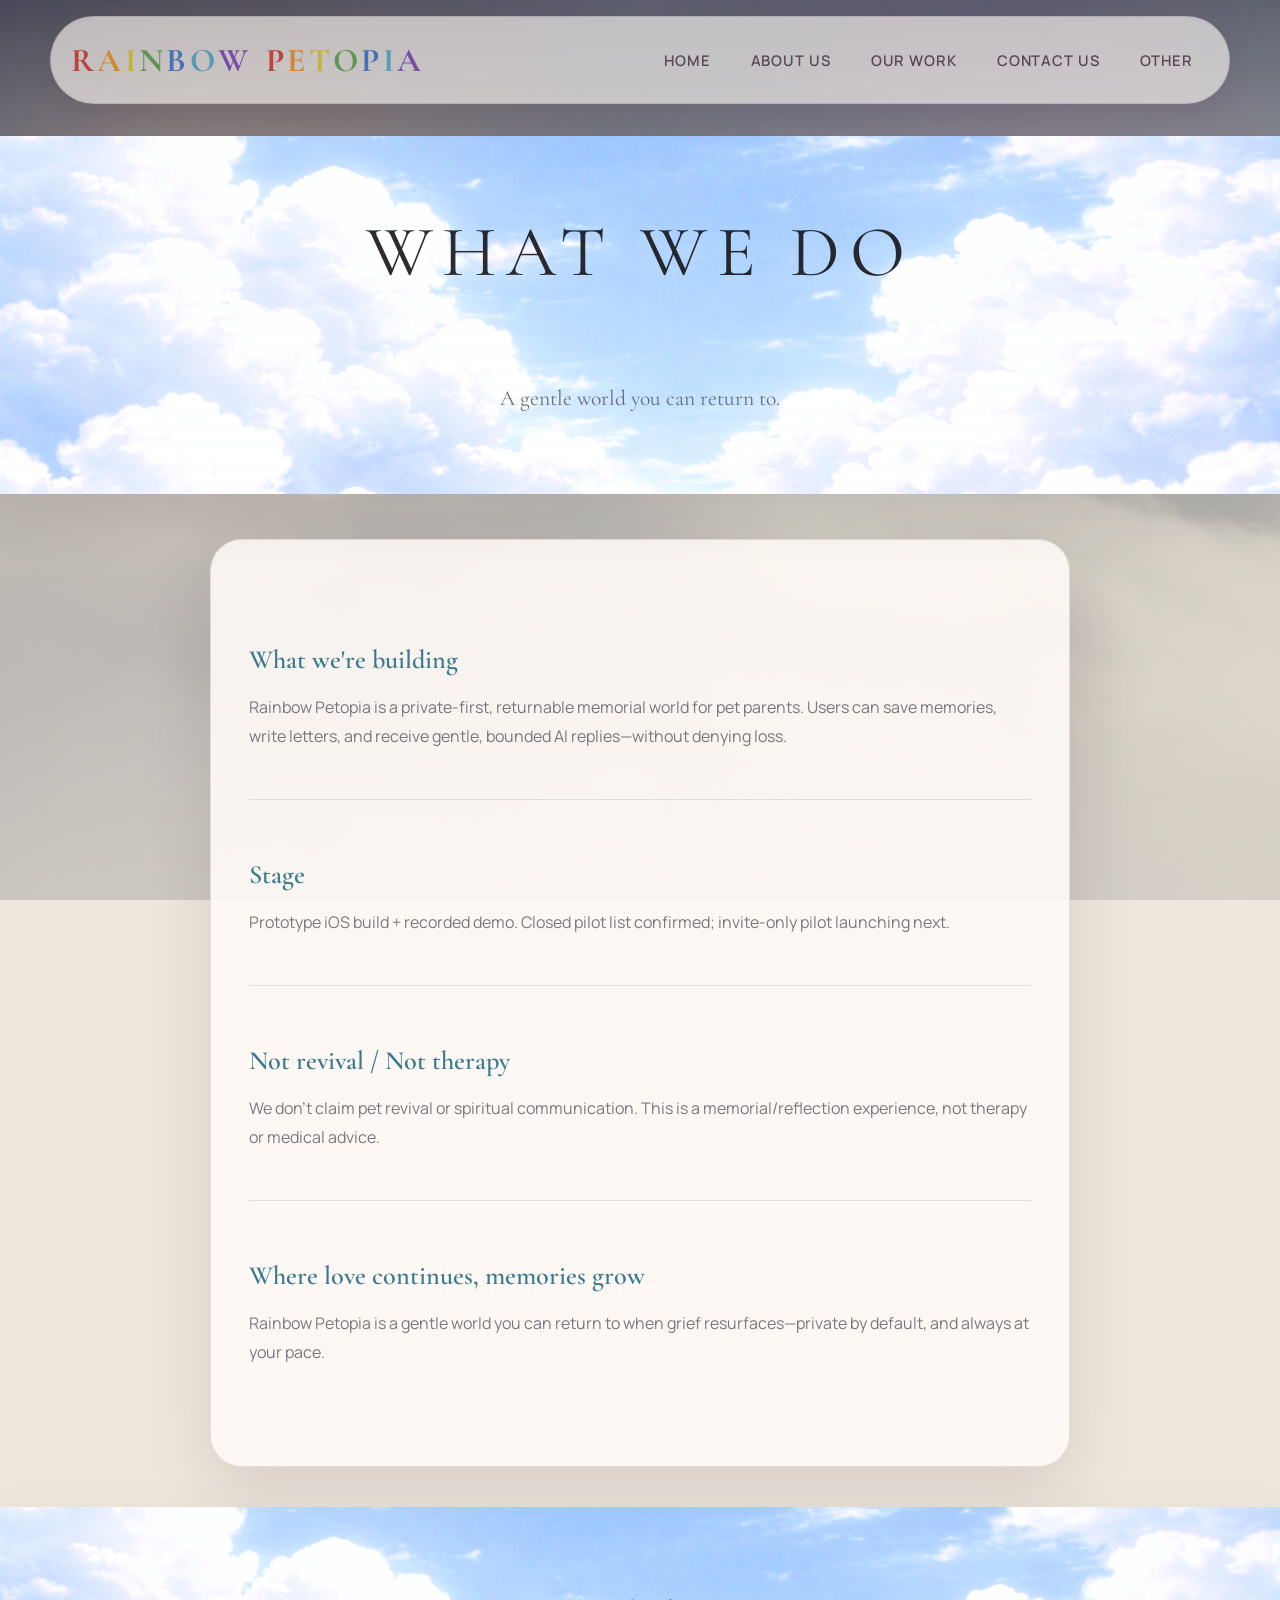
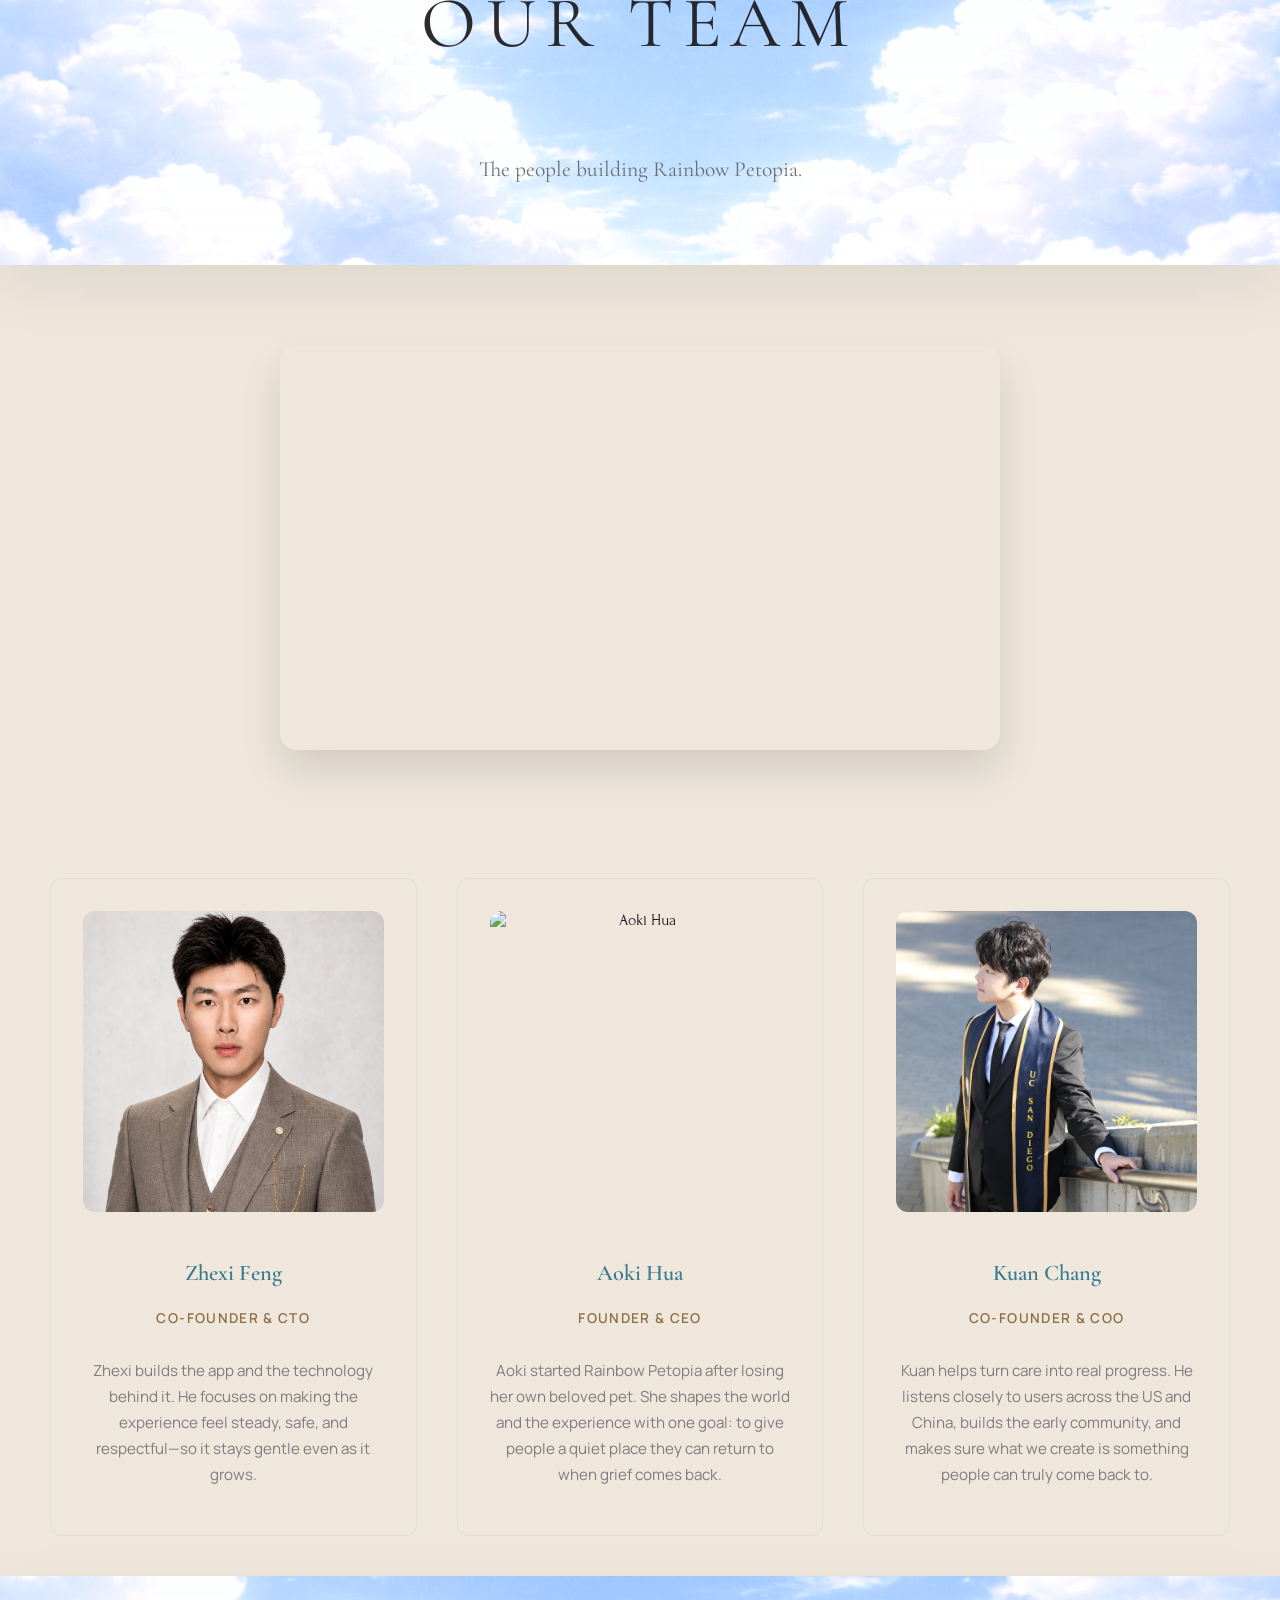
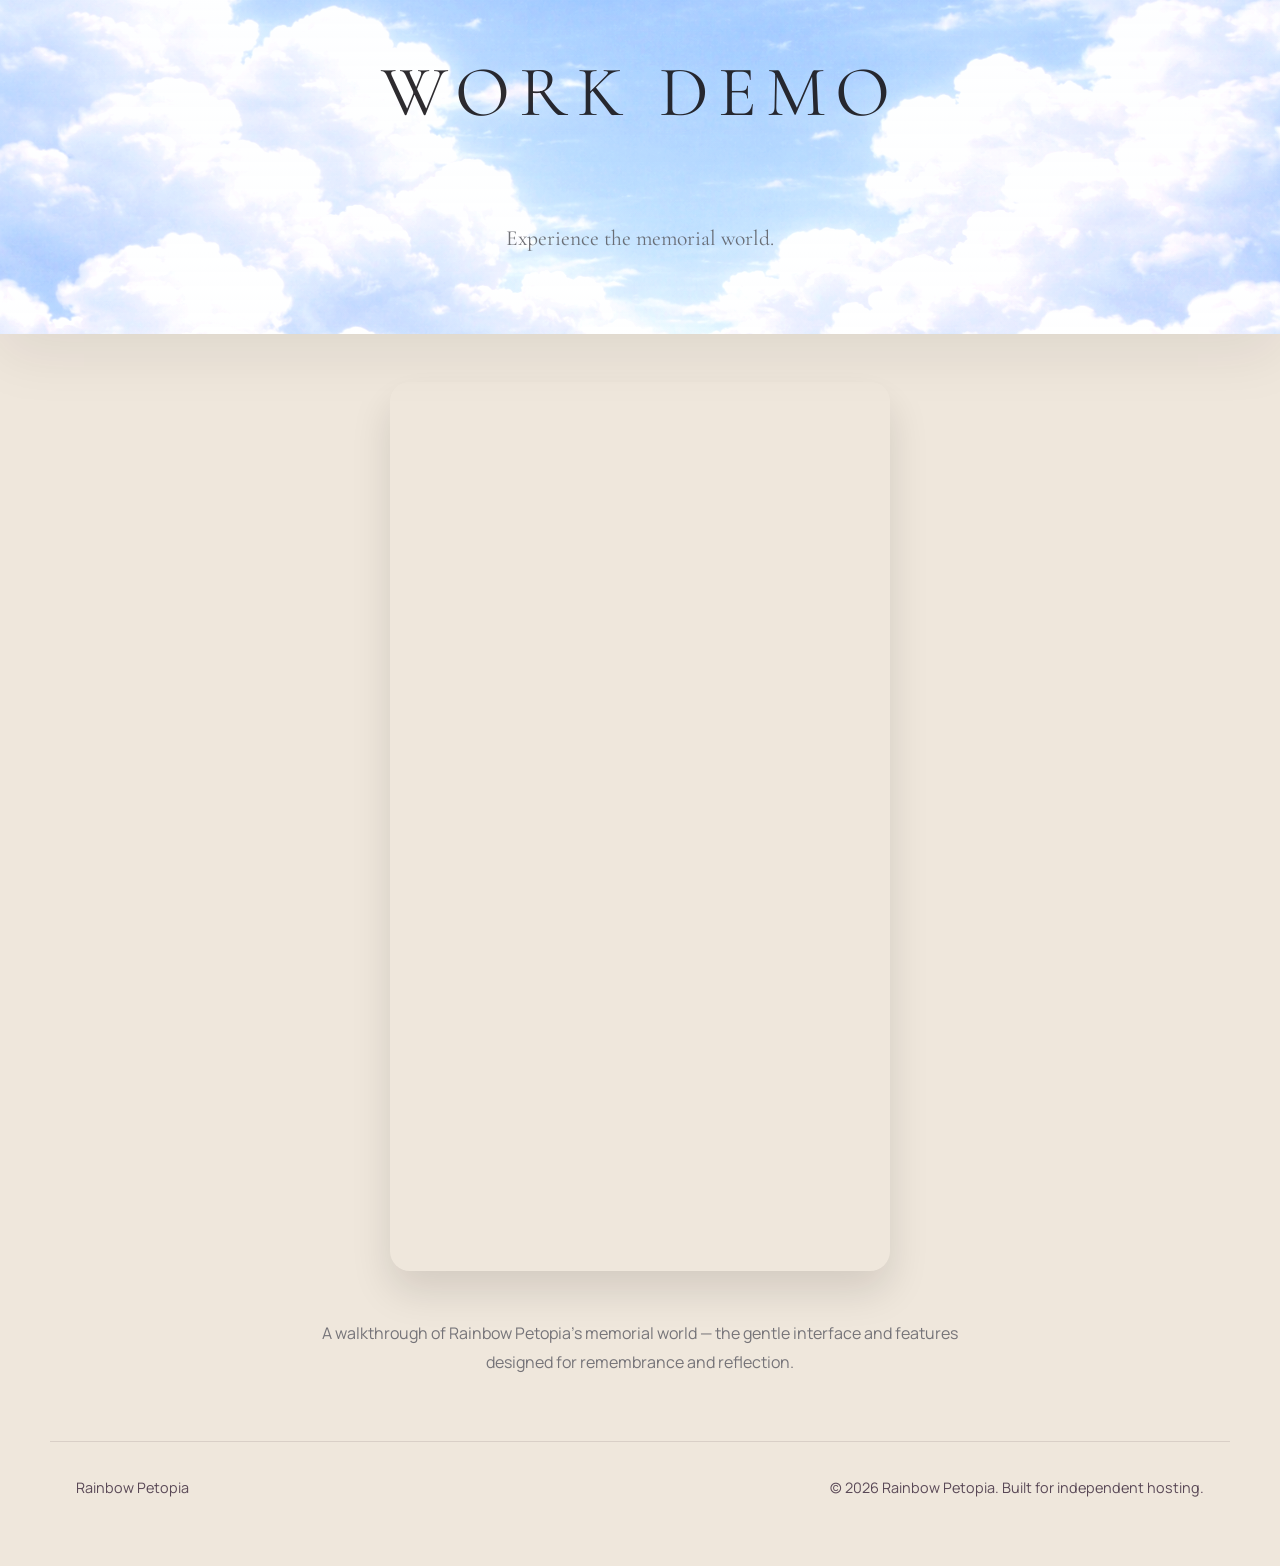
==== commit 277b580e: "Update Zhexi's photo to Zhexi-2.jpg Co-Authored-By: Claude Sonnet 4.6 <noreply@anthropic.com>" ====
--- a/details.html
+++ b/details.html
@@ -9,6 +9,7 @@
   />
   <meta name="theme-color" content="#efe7dc" />
   <title>About Rainbow Petopia - Details</title>
+  <link rel="icon" href="icon.png" type="image/png" />
   <link rel="icon" href="favicon.svg" type="image/svg+xml" />
   <link rel="preconnect" href="https://fonts.googleapis.com" />
   <link rel="preconnect" href="https://fonts.gstatic.com" crossorigin />
@@ -147,7 +148,7 @@
 
           <div class="team-grid">
             <article class="team-card">
-              <img src="founderphoto/Zhexi.JPG" alt="Zhexi Feng" class="team-card__image" />
+              <img src="founderphoto/Zhexi-2.jpg" alt="Zhexi Feng" class="team-card__image" />
               <div class="team-card__content">
                 <h3>Zhexi Feng</h3>
                 <p class="team-card__role">Co-founder & CTO</p>
